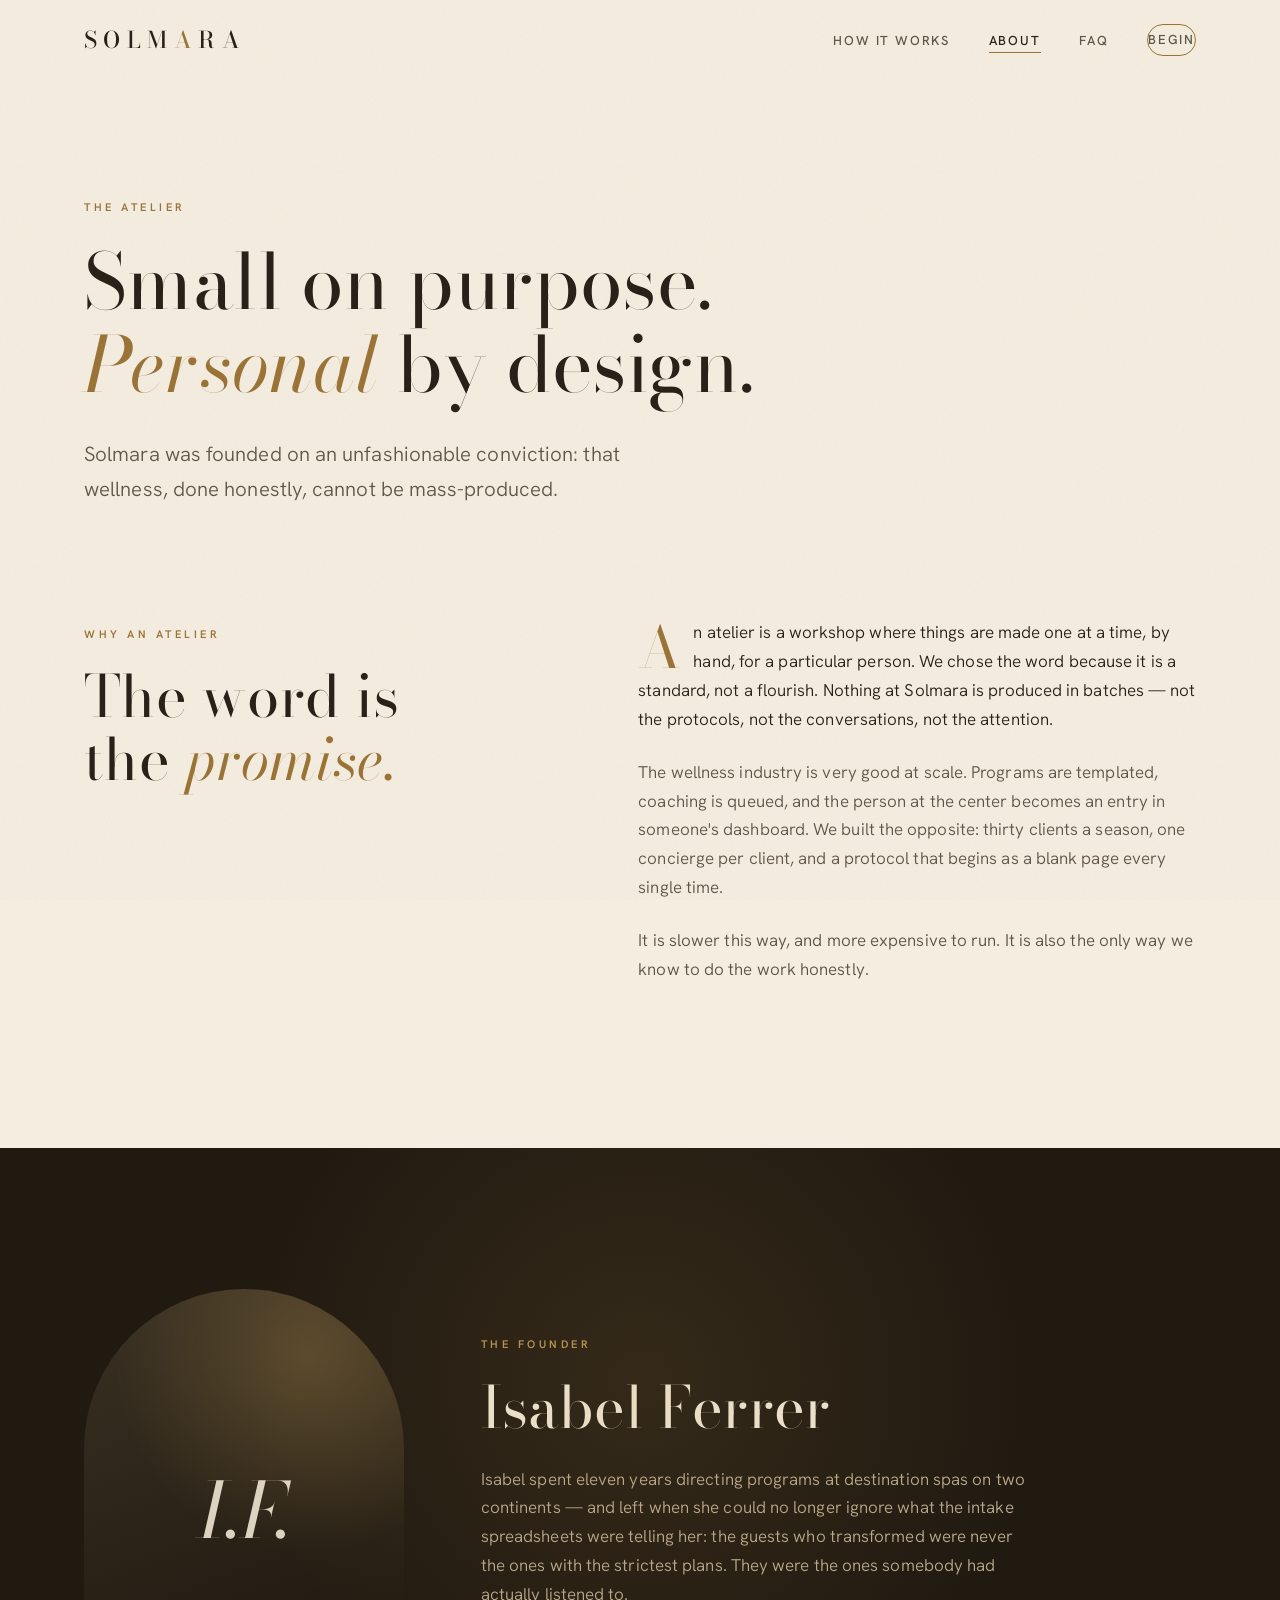
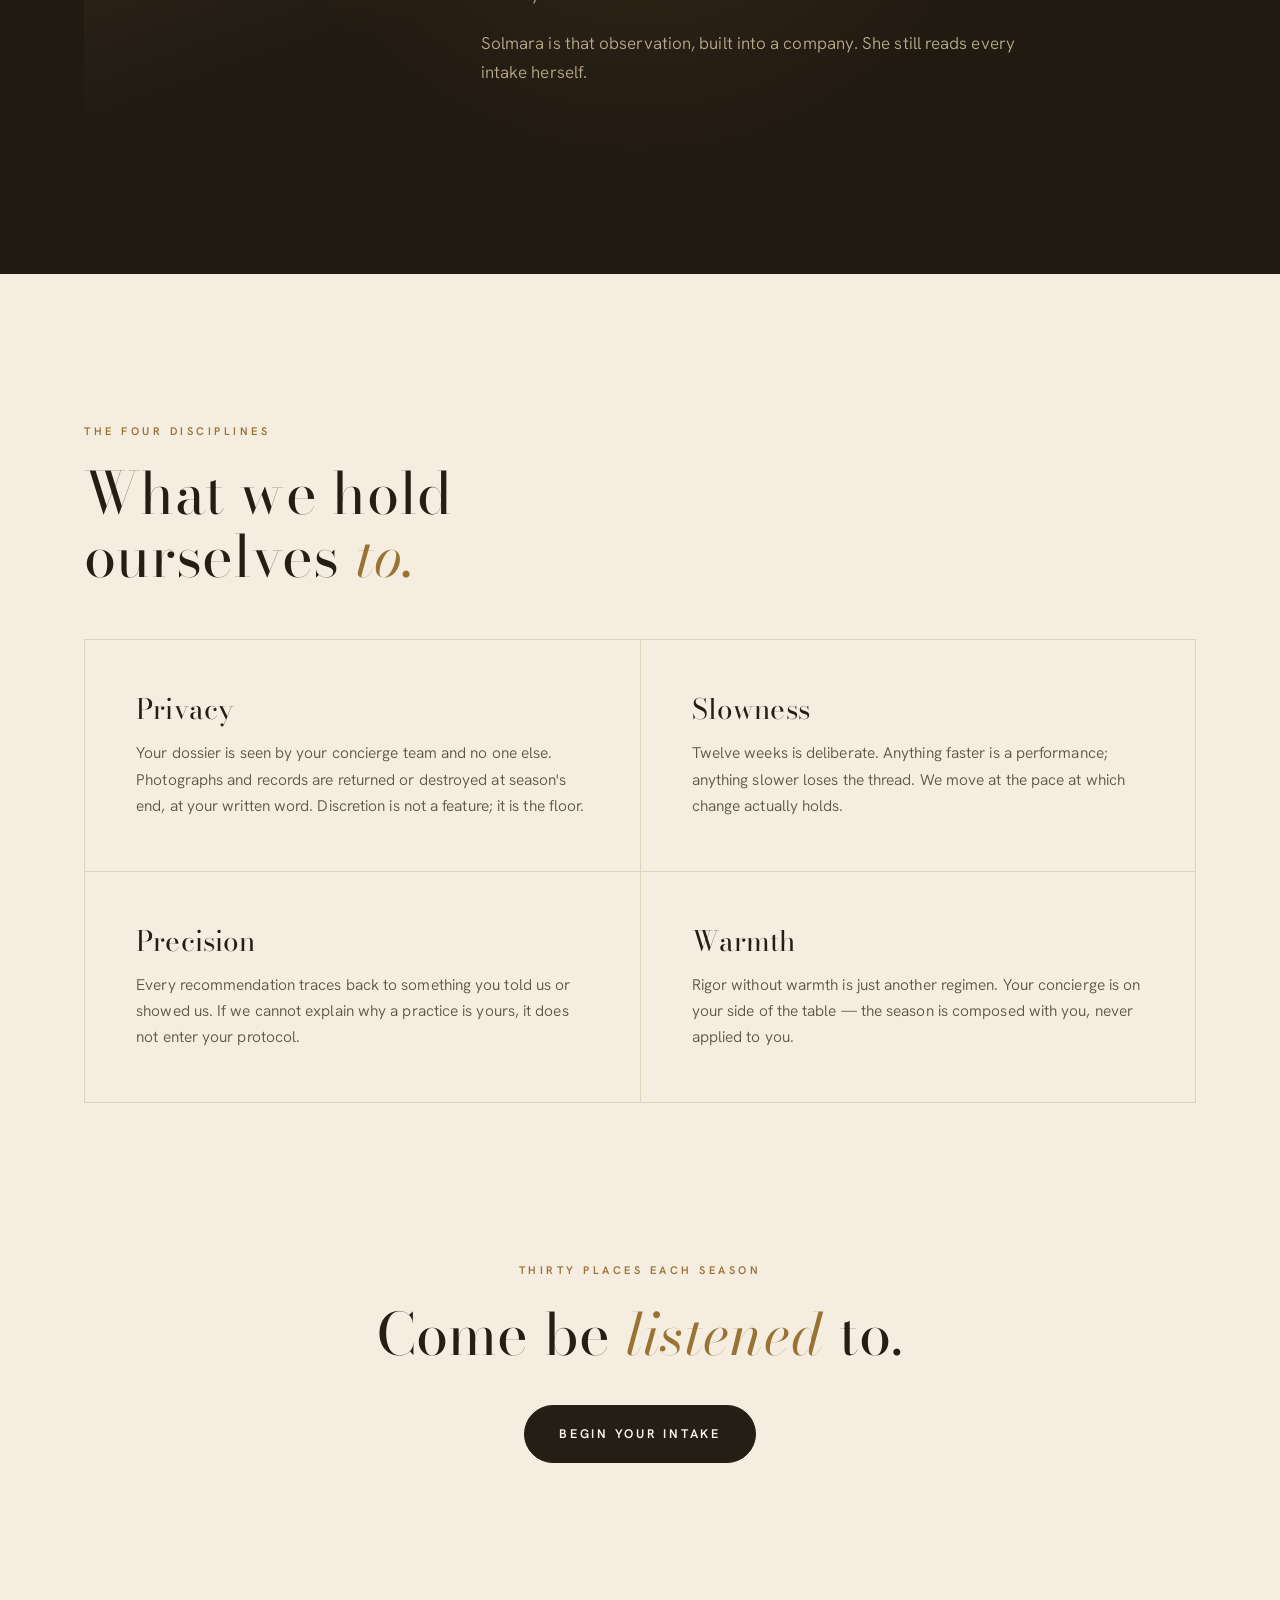
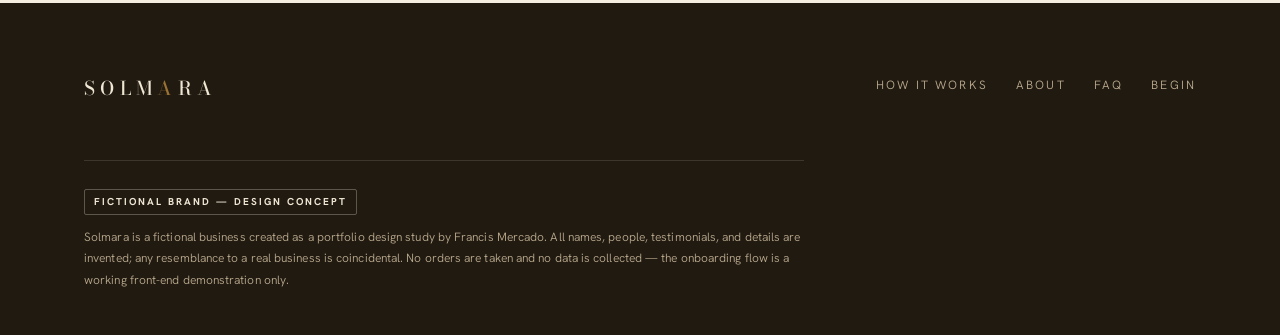
==== about.html @ c31539ca "Solmara — premium wellness atelier concept site Fictional-brand portfolio design study: editorial ma" ====
<!DOCTYPE html>
<html lang="en">
<head>
<meta charset="UTF-8">
<meta name="viewport" content="width=device-width, initial-scale=1.0">
<meta name="robots" content="noindex">
<meta name="description" content="About Solmara — the atelier, its founder, and the four disciplines behind every composed season. (Fictional brand concept.)">
<title>About — Solmara</title>
<link rel="preconnect" href="https://fonts.googleapis.com">
<link rel="preconnect" href="https://fonts.gstatic.com" crossorigin>
<link href="https://fonts.googleapis.com/css2?family=Bodoni+Moda:ital,opsz,wght@0,6..96,400;0,6..96,500;1,6..96,400&family=Hanken+Grotesk:wght@300;400;500;600&display=swap" rel="stylesheet">
<link rel="stylesheet" href="styles.css">
<link rel="icon" href="data:image/svg+xml,%3Csvg xmlns='http://www.w3.org/2000/svg' viewBox='0 0 32 32'%3E%3Cpath d='M4 30V16a12 12 0 0 1 24 0v14h-4V16a8 8 0 0 0-16 0v14z' fill='%239A7233'/%3E%3C/svg%3E">
</head>
<body>

<header class="nav">
  <div class="nav-inner">
    <a class="wordmark" href="index.html" aria-label="Solmara">Solm<span>a</span>ra</a>
    <nav>
      <ul class="nav-links">
        <li><a href="how-it-works.html">How It Works</a></li>
        <li><a href="about.html" aria-current="page">About</a></li>
        <li><a href="faq.html">FAQ</a></li>
        <li><a class="btn btn--gold btn--nav" href="begin.html">Begin</a></li>
      </ul>
    </nav>
    <button class="menu-toggle" aria-label="Menu" aria-expanded="false">
      <span class="bar"></span><span class="bar"></span><span class="bar"></span>
    </button>
  </div>
</header>

<section class="page-hero">
  <div class="wrap">
    <span class="label">The Atelier</span>
    <h1>Small on purpose.<br><em>Personal</em> by design.</h1>
    <p class="lede">Solmara was founded on an unfashionable conviction: that wellness, done honestly, cannot be mass-produced.</p>
  </div>
</section>

<section class="section-pad" style="padding-top:20px">
  <div class="wrap split">
    <div class="sticky-label reveal">
      <span class="label">Why an Atelier</span>
      <h2>The word is<br>the <em>promise.</em></h2>
    </div>
    <div class="prose reveal" data-delay="1">
      <p class="drop">An atelier is a workshop where things are made one at a time, by hand, for a particular person. We chose the word because it is a standard, not a flourish. Nothing at Solmara is produced in batches — not the protocols, not the conversations, not the attention.</p>
      <p>The wellness industry is very good at scale. Programs are templated, coaching is queued, and the person at the center becomes an entry in someone's dashboard. We built the opposite: thirty clients a season, one concierge per client, and a protocol that begins as a blank page every single time.</p>
      <p>It is slower this way, and more expensive to run. It is also the only way we know to do the work honestly.</p>
    </div>
  </div>
</section>

<section class="band on-dark section-pad">
  <div class="wrap founder">
    <div class="founder-mark reveal" aria-hidden="true"><span>I.F.</span></div>
    <div class="reveal" data-delay="1">
      <span class="label" style="display:block;margin-bottom:22px">The Founder</span>
      <h2 style="margin-bottom:26px">Isabel Ferrer</h2>
      <p style="color:var(--dark-soft);max-width:560px;margin-bottom:1.2em">Isabel spent eleven years directing programs at destination spas on two continents — and left when she could no longer ignore what the intake spreadsheets were telling her: the guests who transformed were never the ones with the strictest plans. They were the ones somebody had actually listened to.</p>
      <p style="color:var(--dark-soft);max-width:560px">Solmara is that observation, built into a company. She still reads every intake herself.</p>
    </div>
  </div>
</section>

<section class="section-pad">
  <div class="wrap">
    <span class="label reveal">The Four Disciplines</span>
    <h2 class="reveal" data-delay="1" style="margin:18px 0 52px">What we hold<br>ourselves <em>to.</em></h2>
    <div class="values">
      <article class="value reveal">
        <h3>Privacy</h3>
        <p>Your dossier is seen by your concierge team and no one else. Photographs and records are returned or destroyed at season's end, at your written word. Discretion is not a feature; it is the floor.</p>
      </article>
      <article class="value reveal" data-delay="1">
        <h3>Slowness</h3>
        <p>Twelve weeks is deliberate. Anything faster is a performance; anything slower loses the thread. We move at the pace at which change actually holds.</p>
      </article>
      <article class="value reveal" data-delay="2">
        <h3>Precision</h3>
        <p>Every recommendation traces back to something you told us or showed us. If we cannot explain why a practice is yours, it does not enter your protocol.</p>
      </article>
      <article class="value reveal" data-delay="3">
        <h3>Warmth</h3>
        <p>Rigor without warmth is just another regimen. Your concierge is on your side of the table — the season is composed with you, never applied to you.</p>
      </article>
    </div>
  </div>
</section>

<section class="section-pad cta-close" style="padding-top:10px">
  <div class="wrap wrap--narrow">
    <span class="label reveal">Thirty Places Each Season</span>
    <h2 class="reveal" data-delay="1">Come be <em>listened</em> to.</h2>
    <a class="btn btn--solid reveal" data-delay="2" href="begin.html">Begin Your Intake</a>
  </div>
</section>

<footer>
  <div class="wrap">
    <div class="foot-grid">
      <a class="wordmark" href="index.html" aria-label="Solmara">Solm<span>a</span>ra</a>
      <ul class="foot-links">
        <li><a href="how-it-works.html">How It Works</a></li>
        <li><a href="about.html">About</a></li>
        <li><a href="faq.html">FAQ</a></li>
        <li><a href="begin.html">Begin</a></li>
      </ul>
    </div>
    <div class="disclaimer">
      <b>Fictional Brand — Design Concept</b><br>
      Solmara is a fictional business created as a portfolio design study by Francis Mercado. All names, people, testimonials, and details are invented; any resemblance to a real business is coincidental. No orders are taken and no data is collected — the onboarding flow is a working front-end demonstration only.
    </div>
  </div>
</footer>

<script src="main.js"></script>
</body>
</html>
---- styles.css ----
/* ————————————————————————————————————————————
   SOLMARA — private wellness atelier (concept)
   Design system: quiet-luxury editorial
   Bodoni Moda display · Hanken Grotesk text
   ———————————————————————————————————————————— */

:root{
  --bone:#F4EDE0;
  --cream:#FBF7ED;
  --ink:#251E15;
  --umber:#5F5344;
  --gold:#9A7233;
  --gold-soft:#B8934F;
  --sage:#5A6B57;
  --line:#DED3BC;
  --line-soft:#E8DFCC;
  --dark:#211A11;
  --dark-2:#2B2216;
  --dark-text:#EFE6D3;
  --dark-soft:#B9A98D;
  --serif:"Bodoni Moda", "Didot", Georgia, serif;
  --sans:"Hanken Grotesk", "Helvetica Neue", Arial, sans-serif;
  --ease:cubic-bezier(.22,.61,.21,1);
}

*{margin:0;padding:0;box-sizing:border-box}
html{scroll-behavior:smooth}
body{
  font-family:var(--sans);
  background:var(--bone);
  color:var(--ink);
  font-size:17px;
  font-weight:340;
  line-height:1.7;
  letter-spacing:.005em;
  -webkit-font-smoothing:antialiased;
  overflow-x:hidden;
}
::selection{background:var(--gold);color:var(--cream)}

/* Film grain over everything */
body::after{
  content:"";
  position:fixed;inset:0;
  pointer-events:none;
  z-index:2000;
  opacity:.05;
  background-image:url("data:image/svg+xml,%3Csvg xmlns='http://www.w3.org/2000/svg' width='300' height='300'%3E%3Cfilter id='n'%3E%3CfeTurbulence type='fractalNoise' baseFrequency='0.9' numOctaves='2'/%3E%3C/filter%3E%3Crect width='300' height='300' filter='url(%23n)'/%3E%3C/svg%3E");
}

img{max-width:100%;display:block}
a{color:inherit}

/* ————— Type ————— */
h1,h2,h3,.display{font-family:var(--serif);font-weight:400;line-height:1.08;letter-spacing:.005em}
h1{font-size:clamp(44px,7.2vw,96px)}
h2{font-size:clamp(32px,4.6vw,58px)}
h3{font-size:clamp(22px,2.4vw,28px);line-height:1.25}
h1 em,h2 em,h3 em,.display em{font-style:italic;font-weight:400;color:var(--gold)}
.on-dark h1 em,.on-dark h2 em{color:var(--gold-soft)}

.label{
  font-family:var(--sans);
  font-size:11px;
  font-weight:600;
  letter-spacing:.32em;
  text-transform:uppercase;
  color:var(--gold);
}
.label--ink{color:var(--umber)}
.lede{font-size:clamp(18px,1.6vw,21px);font-weight:330;color:var(--umber);line-height:1.75}
.small{font-size:14px;color:var(--umber)}

/* ————— Layout ————— */
.wrap{max-width:1240px;margin:0 auto;padding:0 clamp(22px,5vw,64px)}
.wrap--narrow{max-width:880px}
section{position:relative}
.section-pad{padding:clamp(80px,11vw,150px) 0}
.rule{border:none;border-top:1px solid var(--line)}

/* ————— Nav ————— */
.nav{
  position:fixed;top:0;left:0;right:0;z-index:100;
  transition:background .45s var(--ease), box-shadow .45s var(--ease);
}
.nav.scrolled{background:rgba(244,237,224,.88);backdrop-filter:blur(14px);box-shadow:0 1px 0 var(--line)}
.nav-inner{
  max-width:1240px;margin:0 auto;
  padding:20px clamp(22px,5vw,64px);
  display:flex;align-items:center;justify-content:space-between;gap:24px;
}
.wordmark{
  font-family:var(--serif);
  font-size:23px;letter-spacing:.28em;text-transform:uppercase;
  text-decoration:none;font-weight:500;
}
.wordmark span{color:var(--gold)}
.nav-links{display:flex;align-items:center;gap:clamp(18px,3vw,40px);list-style:none}
.nav-links a{
  text-decoration:none;font-size:13px;font-weight:500;
  letter-spacing:.14em;text-transform:uppercase;color:var(--umber);
  position:relative;padding:4px 0;
}
.nav-links a::after{
  content:"";position:absolute;left:0;bottom:0;height:1px;width:0;
  background:var(--gold);transition:width .35s var(--ease);
}
.nav-links a:hover::after,.nav-links a[aria-current="page"]::after{width:100%}
.nav-links a[aria-current="page"]{color:var(--ink)}

.btn{
  display:inline-block;
  font-family:var(--sans);font-size:12.5px;font-weight:600;
  letter-spacing:.22em;text-transform:uppercase;
  padding:17px 34px;border-radius:999px;
  text-decoration:none;cursor:pointer;border:1px solid var(--ink);
  transition:all .35s var(--ease);
  background:transparent;color:var(--ink);
}
.btn:hover{background:var(--ink);color:var(--cream);letter-spacing:.26em}
.btn--solid{background:var(--ink);color:var(--cream)}
.btn--solid:hover{background:var(--gold);border-color:var(--gold)}
.btn--nav{padding:12px 26px;font-size:11.5px}
.btn--gold{border-color:var(--gold);color:var(--gold)}
.btn--gold:hover{background:var(--gold);color:var(--cream)}
.on-dark .btn{border-color:var(--dark-soft);color:var(--dark-text)}
.on-dark .btn:hover{background:var(--dark-text);color:var(--dark)}

.menu-toggle{display:none;background:none;border:none;cursor:pointer;z-index:130;padding:8px}
.menu-toggle .bar{display:block;width:26px;height:1.5px;background:var(--ink);margin:6px 0;transition:all .35s var(--ease)}

/* ————— Hero ————— */
.hero{
  min-height:100svh;
  display:flex;flex-direction:column;justify-content:center;
  padding-top:120px;padding-bottom:60px;
  position:relative;overflow:hidden;
}
.hero-arch{
  position:absolute;
  right:clamp(-160px,-6vw,-40px);
  top:16svh;
  width:clamp(300px,36vw,520px);
  aspect-ratio:0.62;
  border-radius:999px 999px 0 0;
  background:
    radial-gradient(120% 90% at 30% 12%, rgba(184,147,79,.34), transparent 55%),
    linear-gradient(168deg, #E7DCC4 0%, #D8C8A6 34%, #C4AE83 68%, #A98F60 100%);
  z-index:0;
}
.hero-arch::before{
  content:"";position:absolute;inset:18px;
  border:1px solid rgba(37,30,21,.18);
  border-radius:999px 999px 0 0;
}
.hero-arch::after{
  content:"";position:absolute;left:50%;top:58%;
  width:1px;height:34%;background:rgba(37,30,21,.22);
}
.hero-content{position:relative;z-index:1;max-width:900px}
.hero .label{margin-bottom:28px;display:block}
.hero h1{margin-bottom:34px}
.hero .lede{max-width:520px;margin-bottom:48px}
.hero-ctas{display:flex;gap:18px;flex-wrap:wrap;align-items:center}
.hero-foot{
  position:absolute;bottom:34px;left:0;right:0;z-index:1;
  display:flex;justify-content:space-between;align-items:center;
  max-width:1240px;margin:0 auto;
  padding:0 clamp(22px,5vw,64px);
  font-size:11.5px;letter-spacing:.24em;text-transform:uppercase;color:var(--umber);
}
.hero-foot .line{flex:1;height:1px;background:var(--line);margin:0 26px}

/* load-in stagger */
@keyframes rise{from{opacity:0;transform:translateY(28px)}to{opacity:1;transform:none}}
@keyframes fadeIn{from{opacity:0}to{opacity:1}}
.hero .label{animation:rise .9s var(--ease) .1s both}
.hero h1{animation:rise 1s var(--ease) .25s both}
.hero .lede{animation:rise 1s var(--ease) .45s both}
.hero-ctas{animation:rise 1s var(--ease) .62s both}
.hero-arch{animation:fadeIn 1.6s var(--ease) .5s both}
.hero-foot{animation:fadeIn 1.4s var(--ease) 1s both}

/* ————— Scroll reveals ————— */
.reveal{opacity:0;transform:translateY(34px);transition:opacity 1s var(--ease),transform 1s var(--ease)}
.reveal.in{opacity:1;transform:none}
.reveal[data-delay="1"]{transition-delay:.12s}
.reveal[data-delay="2"]{transition-delay:.24s}
.reveal[data-delay="3"]{transition-delay:.36s}

/* ————— Editorial split ————— */
.split{display:grid;grid-template-columns:5fr 6fr;gap:clamp(40px,7vw,110px);align-items:start}
.split .sticky-label{position:sticky;top:120px}
.split h2{margin:18px 0 26px}
.prose p{margin-bottom:1.4em;color:var(--umber)}
.prose p:first-of-type{color:var(--ink)}
.prose .drop::first-letter{
  font-family:var(--serif);
  font-size:3.4em;float:left;line-height:.82;
  padding-right:12px;padding-top:6px;color:var(--gold);
}

/* ————— Phases (pillars) ————— */
.phases{display:grid;grid-template-columns:repeat(3,1fr);gap:1px;background:var(--line);border-top:1px solid var(--line);border-bottom:1px solid var(--line)}
.phase{background:var(--bone);padding:clamp(36px,4vw,60px) clamp(26px,3vw,44px);transition:background .5s var(--ease)}
.phase:hover{background:var(--cream)}
.phase .num{font-family:var(--serif);font-style:italic;font-size:15px;color:var(--gold);display:block;margin-bottom:26px}
.phase h3{margin-bottom:16px}
.phase p{font-size:15.5px;color:var(--umber)}

/* ————— Dark band ————— */
.band{background:var(--dark);color:var(--dark-text);position:relative;overflow:hidden}
.band::before{
  content:"";position:absolute;
  left:50%;top:-30%;transform:translateX(-50%);
  width:900px;height:900px;border-radius:50%;
  background:radial-gradient(circle, rgba(184,147,79,.13), transparent 62%);
}
.band .label{color:var(--gold-soft)}
.band blockquote{
  font-family:var(--serif);font-size:clamp(26px,3.6vw,46px);
  line-height:1.3;font-weight:400;max-width:850px;
}
.band blockquote em{font-style:italic;color:var(--gold-soft)}
.band figcaption{margin-top:34px;font-size:12px;letter-spacing:.26em;text-transform:uppercase;color:var(--dark-soft)}

/* ————— Concierge list ————— */
.list-rows{border-top:1px solid var(--line)}
.list-row{
  display:grid;grid-template-columns:64px 1fr 2fr;gap:clamp(18px,3vw,48px);
  padding:34px 0;border-bottom:1px solid var(--line);align-items:baseline;
}
.list-row .idx{font-family:var(--serif);font-style:italic;font-size:16px;color:var(--gold)}
.list-row h3{font-size:20px}
.list-row p{font-size:15.5px;color:var(--umber)}

/* ————— Testimonial ————— */
.testimonial{
  background:var(--cream);border:1px solid var(--line);
  padding:clamp(44px,6vw,80px);
  border-radius:220px 220px 0 0;
  text-align:center;max-width:760px;margin:0 auto;
}
.testimonial p{font-family:var(--serif);font-size:clamp(20px,2.2vw,26px);line-height:1.5;margin:26px 0 30px}
.testimonial cite{font-style:normal;font-size:12px;letter-spacing:.26em;text-transform:uppercase;color:var(--umber)}

/* ————— CTA close ————— */
.cta-close{text-align:center}
.cta-close h2{margin:20px 0 40px}

/* ————— Footer ————— */
footer{background:var(--dark);color:var(--dark-soft);padding:70px 0 44px;font-size:13.5px}
.foot-grid{display:flex;justify-content:space-between;gap:40px;flex-wrap:wrap;margin-bottom:54px}
footer .wordmark{color:var(--dark-text);font-size:19px}
.foot-links{display:flex;gap:28px;list-style:none;flex-wrap:wrap}
.foot-links a{text-decoration:none;font-size:12px;letter-spacing:.18em;text-transform:uppercase}
.foot-links a:hover{color:var(--dark-text)}
.disclaimer{
  border-top:1px solid rgba(233,225,205,.14);padding-top:28px;
  font-size:12px;line-height:1.8;max-width:720px;
}
.disclaimer b{
  display:inline-block;font-size:10px;letter-spacing:.2em;text-transform:uppercase;
  border:1px solid rgba(233,225,205,.3);border-radius:2px;
  padding:3px 9px;margin-bottom:12px;color:var(--dark-text);
}

/* ————— Page hero (interior pages) ————— */
.page-hero{padding:clamp(160px,22vh,230px) 0 clamp(60px,8vw,90px)}
.page-hero .label{display:block;margin-bottom:24px}
.page-hero h1{font-size:clamp(40px,6vw,78px);max-width:900px}
.page-hero .lede{max-width:560px;margin-top:30px}
.page-hero .label{animation:rise .9s var(--ease) .1s both}
.page-hero h1{animation:rise 1s var(--ease) .22s both}
.page-hero .lede{animation:rise 1s var(--ease) .4s both}

/* ————— Journey (how it works) ————— */
.journey{position:relative}
.journey::before{
  content:"";position:absolute;left:31px;top:0;bottom:0;width:1px;
  background:var(--line);
}
.step{
  display:grid;grid-template-columns:64px 1fr;gap:clamp(24px,4vw,56px);
  padding:clamp(40px,5vw,64px) 0;position:relative;
}
.step + .step{border-top:1px solid var(--line-soft)}
.step .marker{
  width:63px;height:63px;border-radius:50%;
  background:var(--bone);border:1px solid var(--line);
  display:grid;place-items:center;
  font-family:var(--serif);font-style:italic;font-size:17px;color:var(--gold);
  position:relative;z-index:1;
}
.step h3{margin-bottom:14px}
.step .body{max-width:640px}
.step p{color:var(--umber);margin-bottom:1.2em}
.step .aside{
  font-size:13px;border-left:2px solid var(--gold);
  padding:4px 0 4px 18px;color:var(--umber);font-style:italic;
}

.give-get{display:grid;grid-template-columns:1fr 1fr;gap:1px;background:var(--line);border:1px solid var(--line)}
.give-get > div{background:var(--cream);padding:clamp(34px,4vw,54px)}
.give-get h3{margin-bottom:22px}
.give-get ul{list-style:none}
.give-get li{
  padding:13px 0 13px 30px;position:relative;
  font-size:15.5px;color:var(--umber);border-top:1px solid var(--line-soft);
}
.give-get li::before{content:"—";position:absolute;left:0;color:var(--gold)}

/* ————— About ————— */
.values{display:grid;grid-template-columns:repeat(2,1fr);gap:1px;background:var(--line);border:1px solid var(--line)}
.value{background:var(--bone);padding:clamp(34px,4vw,56px)}
.value:hover{background:var(--cream)}
.value h3{margin-bottom:14px}
.value p{font-size:15.5px;color:var(--umber)}
.founder{
  display:grid;grid-template-columns:minmax(220px,320px) 1fr;
  gap:clamp(40px,6vw,90px);align-items:center;
}
.founder-mark{
  aspect-ratio:.72;border-radius:999px 999px 0 0;
  background:
    radial-gradient(110% 80% at 70% 15%, rgba(184,147,79,.3), transparent 55%),
    linear-gradient(160deg,#3A3123 0%, #211A11 80%);
  display:grid;place-items:center;
  color:var(--dark-text);
}
.founder-mark span{font-family:var(--serif);font-style:italic;font-size:clamp(54px,6vw,84px);opacity:.9}

/* ————— FAQ ————— */
.faq-list{border-top:1px solid var(--line)}
.faq-item{border-bottom:1px solid var(--line)}
.faq-q{
  width:100%;background:none;border:none;cursor:pointer;
  display:flex;justify-content:space-between;align-items:center;gap:30px;
  padding:30px 0;text-align:left;
  font-family:var(--serif);font-size:clamp(19px,2vw,23px);color:var(--ink);
}
.faq-q .ind{
  font-family:var(--sans);font-size:22px;font-weight:300;color:var(--gold);
  transition:transform .4s var(--ease);flex-shrink:0;line-height:1;
}
.faq-item.open .ind{transform:rotate(45deg)}
.faq-a{max-height:0;overflow:hidden;transition:max-height .55s var(--ease)}
.faq-a-inner{padding:0 0 32px;max-width:640px;color:var(--umber)}
.faq-a-inner p{margin-bottom:1em}

/* ————— Begin (onboarding wizard) ————— */
.begin-shell{max-width:760px;margin:0 auto;padding-top:clamp(140px,18vh,180px);padding-bottom:110px}
.demo-note{
  display:flex;gap:12px;align-items:center;
  background:var(--cream);border:1px solid var(--line);
  border-radius:6px;padding:13px 18px;margin-bottom:44px;
  font-size:12.5px;color:var(--umber);
}
.demo-note .dot{width:7px;height:7px;border-radius:50%;background:var(--gold);flex-shrink:0}

.progress{display:flex;align-items:center;gap:0;margin:34px 0 56px}
.p-step{display:flex;align-items:center;gap:10px;font-size:11px;letter-spacing:.18em;text-transform:uppercase;color:var(--umber)}
.p-step .p-dot{
  width:30px;height:30px;border-radius:50%;
  border:1px solid var(--line);display:grid;place-items:center;
  font-family:var(--serif);font-style:italic;font-size:13px;
  transition:all .4s var(--ease);background:var(--bone);
}
.p-step.active .p-dot{background:var(--ink);border-color:var(--ink);color:var(--cream)}
.p-step.done .p-dot{background:var(--gold);border-color:var(--gold);color:var(--cream)}
.p-step .p-name{display:none}
.p-step.active .p-name{display:inline;color:var(--ink)}
.p-line{flex:1;height:1px;background:var(--line);margin:0 12px;min-width:18px}

.panel{display:none}
.panel.active{display:block;animation:rise .7s var(--ease) both}
.panel h2{font-size:clamp(28px,3.6vw,40px);margin:14px 0 12px}
.panel .lede{margin-bottom:44px;font-size:17.5px}

.field{margin-bottom:30px}
.field > label{
  display:block;font-size:11.5px;font-weight:600;
  letter-spacing:.22em;text-transform:uppercase;
  color:var(--umber);margin-bottom:12px;
}
.field input[type=text],.field input[type=email],.field textarea,.field select{
  width:100%;background:var(--cream);
  border:1px solid var(--line);border-radius:4px;
  font-family:var(--sans);font-size:16px;color:var(--ink);
  padding:16px 18px;outline:none;
  transition:border-color .3s var(--ease), box-shadow .3s var(--ease);
}
.field input:focus,.field textarea:focus,.field select:focus{border-color:var(--gold);box-shadow:0 0 0 3px rgba(154,114,51,.12)}
.field textarea{min-height:120px;resize:vertical}
.field .hint{font-size:12.5px;color:var(--umber);margin-top:8px}

.choices{display:grid;grid-template-columns:repeat(auto-fit,minmax(160px,1fr));gap:12px}
.choice input{position:absolute;opacity:0;pointer-events:none}
.choice span{
  display:block;text-align:center;
  border:1px solid var(--line);border-radius:4px;
  padding:16px 12px;font-size:14px;cursor:pointer;
  background:var(--cream);color:var(--umber);
  transition:all .3s var(--ease);
}
.choice input:checked + span{background:var(--ink);color:var(--cream);border-color:var(--ink)}
.choice span:hover{border-color:var(--gold)}

.err{display:none;color:#8C3A1E;font-size:13px;margin-top:8px}
.field.invalid .err{display:block}
.field.invalid input,.field.invalid textarea{border-color:#8C3A1E}

/* upload */
.dropzone{
  border:1.5px dashed var(--line);border-radius:6px;
  background:var(--cream);
  padding:clamp(40px,6vw,64px) 30px;text-align:center;cursor:pointer;
  transition:all .3s var(--ease);
}
.dropzone:hover,.dropzone.drag{border-color:var(--gold);background:#FDFAF2}
.dropzone .dz-icon{
  width:54px;height:54px;margin:0 auto 18px;border-radius:999px 999px 0 0;
  border:1px solid var(--gold);display:grid;place-items:center;
  font-family:var(--serif);font-style:italic;font-size:22px;color:var(--gold);
}
.dropzone p{font-size:15px;color:var(--umber)}
.dropzone .browse{color:var(--gold);text-decoration:underline;text-underline-offset:3px}
.thumbs{display:grid;grid-template-columns:repeat(auto-fill,minmax(110px,1fr));gap:14px;margin-top:22px}
.thumb{position:relative;border-radius:4px;overflow:hidden;border:1px solid var(--line);background:var(--cream)}
.thumb img{width:100%;aspect-ratio:1;object-fit:cover}
.thumb .t-meta{font-size:10.5px;padding:7px 9px;color:var(--umber);white-space:nowrap;overflow:hidden;text-overflow:ellipsis}
.thumb .t-x{
  position:absolute;top:6px;right:6px;
  width:24px;height:24px;border-radius:50%;border:none;cursor:pointer;
  background:rgba(37,30,21,.72);color:#fff;font-size:13px;line-height:1;
  display:grid;place-items:center;
}
.thumb .t-x:hover{background:#8C3A1E}

/* checkout */
.order-card{
  background:var(--cream);border:1px solid var(--line);border-radius:6px;
  padding:32px;margin-bottom:38px;
}
.order-row{display:flex;justify-content:space-between;gap:20px;padding:10px 0;font-size:15px;color:var(--umber)}
.order-row.total{
  border-top:1px solid var(--line);margin-top:12px;padding-top:20px;
  font-family:var(--serif);font-size:22px;color:var(--ink);
}
.card-grid{display:grid;grid-template-columns:1fr 1fr;gap:0 18px}
.card-grid .span2{grid-column:1/-1}
.secure-note{display:flex;align-items:center;gap:10px;font-size:12px;color:var(--umber);margin-top:18px}
.secure-note .lock{color:var(--gold)}

.wizard-nav{display:flex;justify-content:space-between;align-items:center;margin-top:52px;gap:18px}
.btn-back{
  background:none;border:none;cursor:pointer;
  font-family:var(--sans);font-size:12px;font-weight:600;
  letter-spacing:.2em;text-transform:uppercase;color:var(--umber);
  padding:10px 0;
}
.btn-back:hover{color:var(--ink)}
.btn[disabled]{opacity:.5;pointer-events:none}

.spinner{
  display:inline-block;width:15px;height:15px;
  border:2px solid rgba(251,247,237,.35);border-top-color:var(--cream);
  border-radius:50%;animation:spin .7s linear infinite;
  vertical-align:-2px;margin-right:10px;
}
@keyframes spin{to{transform:rotate(360deg)}}

/* confirmation */
.confirm{text-align:center;padding:30px 0 10px}
.confirm .seal{
  width:96px;height:120px;margin:0 auto 36px;
  border-radius:999px 999px 0 0;
  background:linear-gradient(160deg,#3A3123,#211A11);
  display:grid;place-items:center;color:var(--gold-soft);
  font-family:var(--serif);font-style:italic;font-size:38px;
  animation:rise .9s var(--ease) both;
}
.confirm h2{margin-bottom:18px}
.confirm .lede{max-width:480px;margin:0 auto 34px}
.confirm .ref{
  display:inline-block;border:1px solid var(--line);border-radius:999px;
  padding:10px 26px;font-size:12px;letter-spacing:.24em;text-transform:uppercase;color:var(--umber);
  background:var(--cream);
}

/* ————— Responsive ————— */
@media (max-width:960px){
  .split{grid-template-columns:1fr}
  .split .sticky-label{position:static}
  .phases{grid-template-columns:1fr}
  .founder{grid-template-columns:1fr;justify-items:start}
  .founder-mark{width:min(280px,70vw)}
  .give-get{grid-template-columns:1fr}
  .values{grid-template-columns:1fr}
  .list-row{grid-template-columns:40px 1fr;grid-template-rows:auto auto}
  .list-row p{grid-column:2}
}
@media (max-width:760px){
  .menu-toggle{display:block}
  .nav-links{
    position:fixed;inset:0;z-index:120;
    background:var(--bone);
    flex-direction:column;justify-content:center;gap:34px;
    opacity:0;pointer-events:none;transition:opacity .4s var(--ease);
  }
  .nav-links a{font-size:17px}
  body.menu-open .nav-links{opacity:1;pointer-events:auto}
  body.menu-open{overflow:hidden}
  body.menu-open .menu-toggle .bar:nth-child(1){transform:translateY(7.5px) rotate(45deg)}
  body.menu-open .menu-toggle .bar:nth-child(2){opacity:0}
  body.menu-open .menu-toggle .bar:nth-child(3){transform:translateY(-7.5px) rotate(-45deg)}
  .btn--nav{display:none}
  .hero-arch{opacity:.4;right:-30vw}
  .hero-foot .hide-m{display:none}
  .card-grid{grid-template-columns:1fr}
  .step{grid-template-columns:44px 1fr}
  .step .marker{width:44px;height:44px;font-size:14px}
  .journey::before{left:22px}
  .progress .p-name{display:none !important}
}
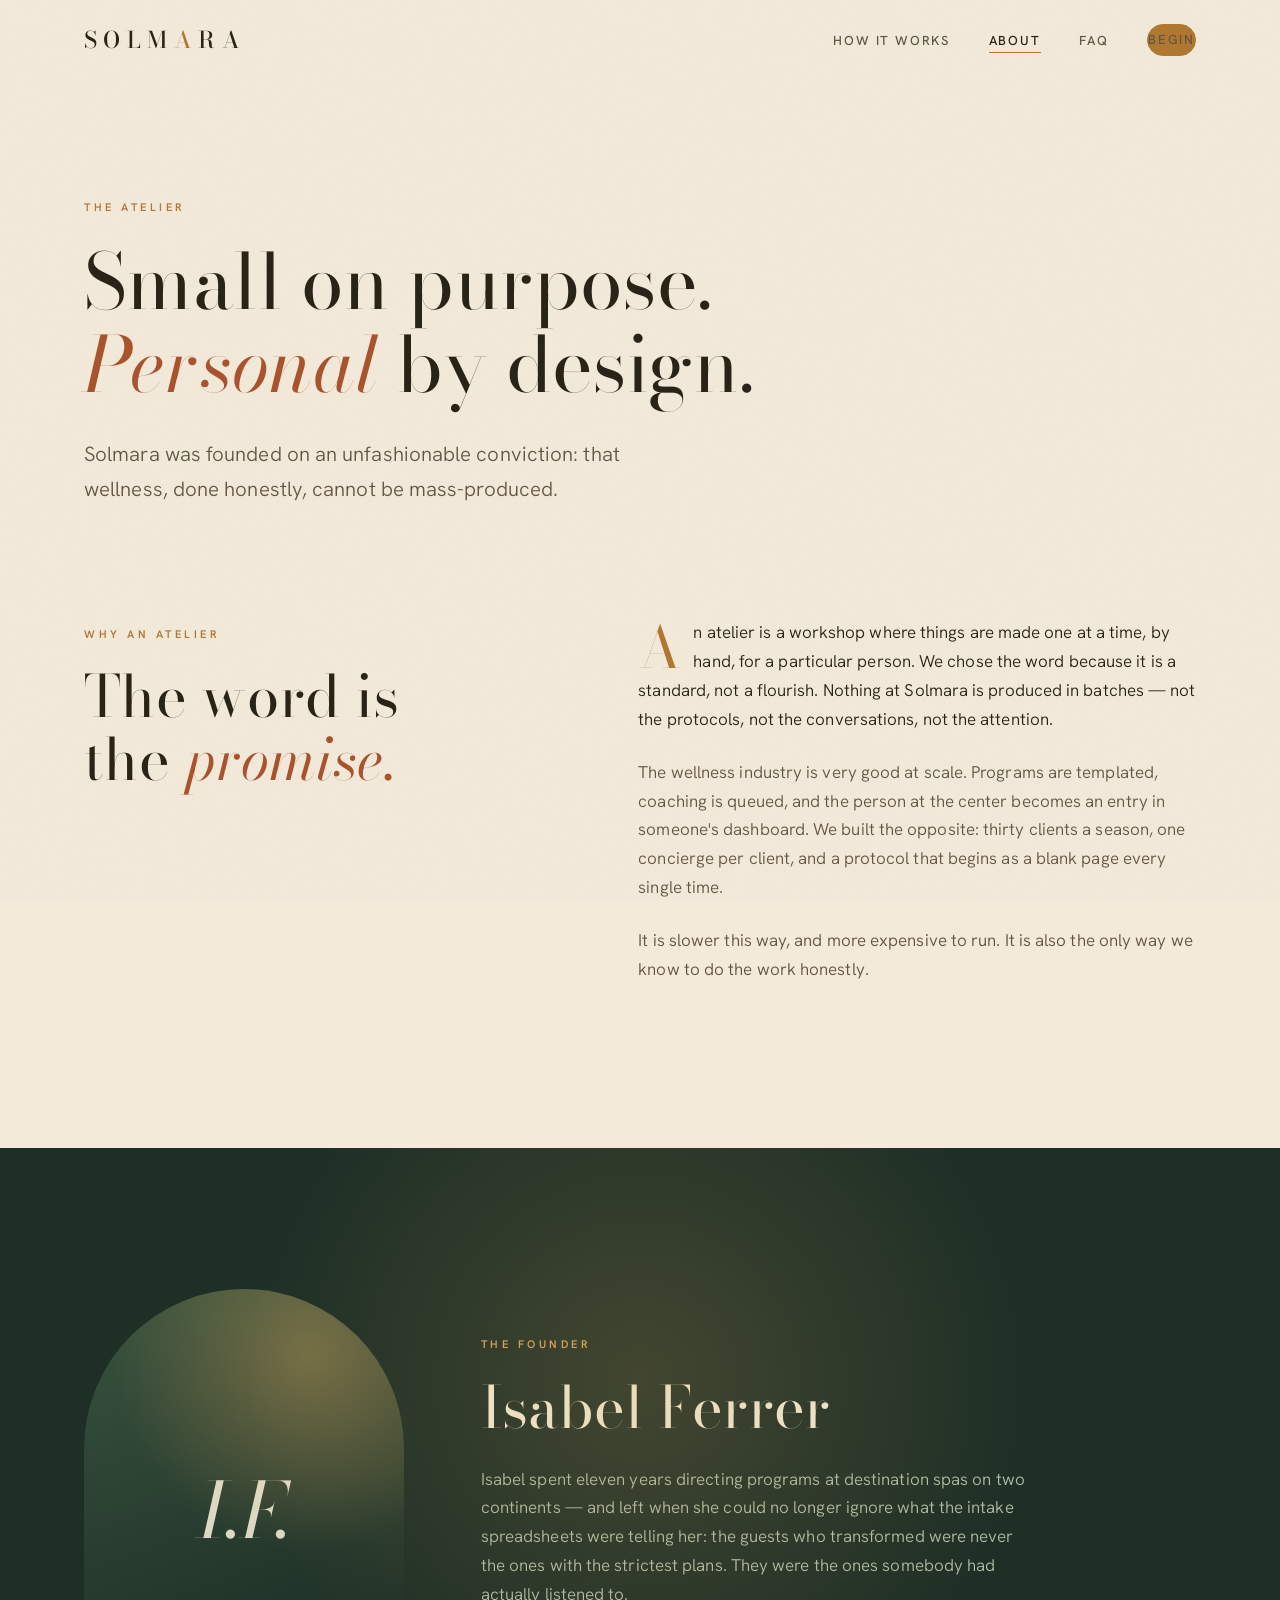
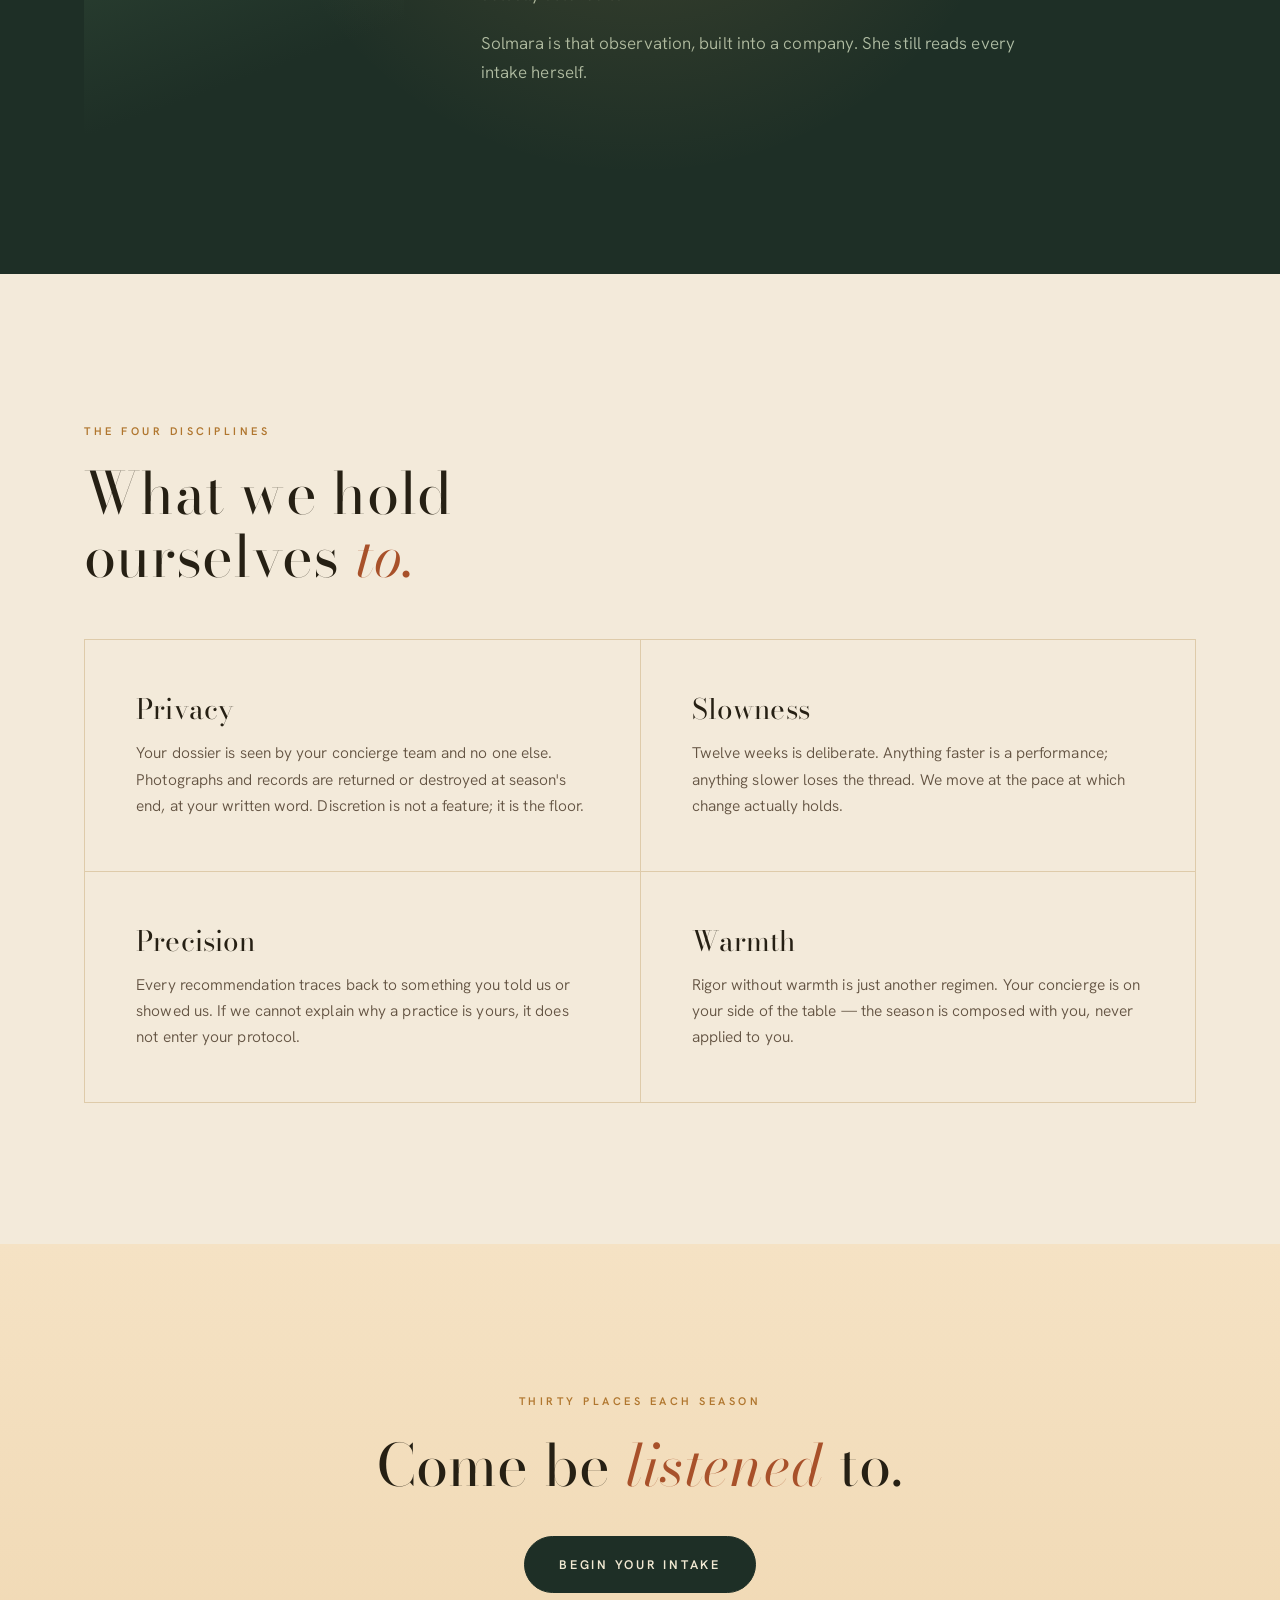
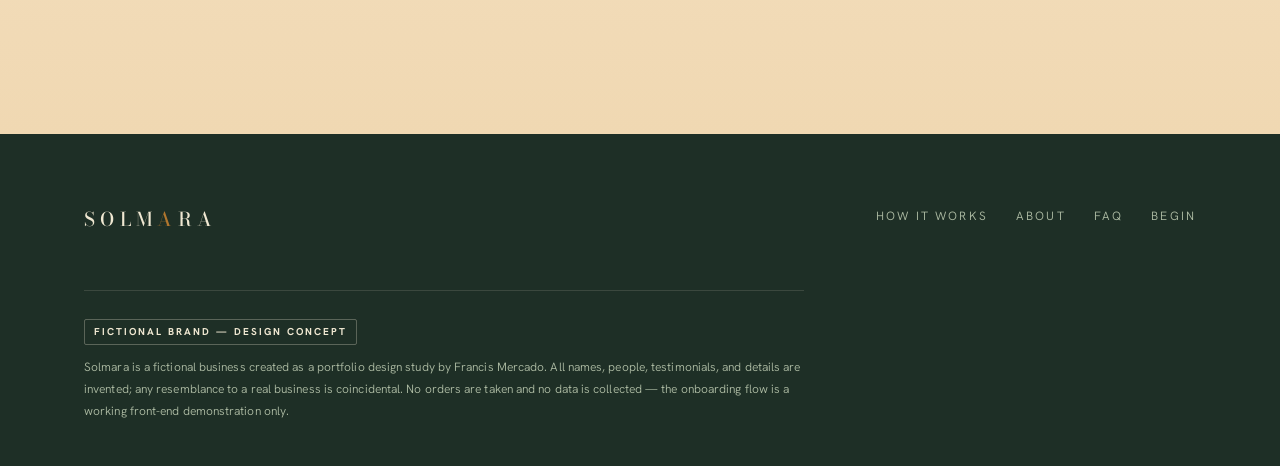
==== commit f1a683bc: "Richer palette: terracotta italics, sunset arch, forest green darks, tinted sections Co-Authored-By:" ====
--- a/about.html
+++ b/about.html
@@ -90,7 +90,7 @@
   </div>
 </section>
 
-<section class="section-pad cta-close" style="padding-top:10px">
+<section class="section-pad cta-close tint-blush">
   <div class="wrap wrap--narrow">
     <span class="label reveal">Thirty Places Each Season</span>
     <h2 class="reveal" data-delay="1">Come be <em>listened</em> to.</h2>
--- a/styles.css
+++ b/styles.css
@@ -5,19 +5,20 @@
    ———————————————————————————————————————————— */
 
 :root{
-  --bone:#F4EDE0;
-  --cream:#FBF7ED;
-  --ink:#251E15;
-  --umber:#5F5344;
-  --gold:#9A7233;
-  --gold-soft:#B8934F;
-  --sage:#5A6B57;
-  --line:#DED3BC;
-  --line-soft:#E8DFCC;
-  --dark:#211A11;
-  --dark-2:#2B2216;
-  --dark-text:#EFE6D3;
-  --dark-soft:#B9A98D;
+  --bone:#F3EADA;
+  --cream:#FBF4E6;
+  --ink:#262014;
+  --umber:#635342;
+  --gold:#B0762E;
+  --gold-soft:#D2A257;
+  --terra:#A8512A;
+  --sage:#66755F;
+  --line:#DECBAA;
+  --line-soft:#E8DBC2;
+  --dark:#1E2F26;
+  --dark-2:#28392E;
+  --dark-text:#F0E8D2;
+  --dark-soft:#AEBCA4;
   --serif:"Bodoni Moda", "Didot", Georgia, serif;
   --sans:"Hanken Grotesk", "Helvetica Neue", Arial, sans-serif;
   --ease:cubic-bezier(.22,.61,.21,1);
@@ -56,7 +57,7 @@
 h1{font-size:clamp(44px,7.2vw,96px)}
 h2{font-size:clamp(32px,4.6vw,58px)}
 h3{font-size:clamp(22px,2.4vw,28px);line-height:1.25}
-h1 em,h2 em,h3 em,.display em{font-style:italic;font-weight:400;color:var(--gold)}
+h1 em,h2 em,h3 em,.display em{font-style:italic;font-weight:400;color:var(--terra)}
 .on-dark h1 em,.on-dark h2 em{color:var(--gold-soft)}
 
 .label{
@@ -118,11 +119,11 @@
   background:transparent;color:var(--ink);
 }
 .btn:hover{background:var(--ink);color:var(--cream);letter-spacing:.26em}
-.btn--solid{background:var(--ink);color:var(--cream)}
-.btn--solid:hover{background:var(--gold);border-color:var(--gold)}
+.btn--solid{background:var(--dark);border-color:var(--dark);color:var(--dark-text)}
+.btn--solid:hover{background:var(--gold);border-color:var(--gold);color:var(--cream)}
 .btn--nav{padding:12px 26px;font-size:11.5px}
-.btn--gold{border-color:var(--gold);color:var(--gold)}
-.btn--gold:hover{background:var(--gold);color:var(--cream)}
+.btn--gold{background:var(--gold);border-color:var(--gold);color:var(--cream)}
+.btn--gold:hover{background:var(--terra);border-color:var(--terra);color:var(--cream)}
 .on-dark .btn{border-color:var(--dark-soft);color:var(--dark-text)}
 .on-dark .btn:hover{background:var(--dark-text);color:var(--dark)}
 
@@ -144,8 +145,9 @@
   aspect-ratio:0.62;
   border-radius:999px 999px 0 0;
   background:
-    radial-gradient(120% 90% at 30% 12%, rgba(184,147,79,.34), transparent 55%),
-    linear-gradient(168deg, #E7DCC4 0%, #D8C8A6 34%, #C4AE83 68%, #A98F60 100%);
+    radial-gradient(120% 90% at 30% 10%, rgba(240,196,120,.5), transparent 58%),
+    radial-gradient(90% 70% at 75% 80%, rgba(102,117,95,.28), transparent 60%),
+    linear-gradient(168deg, #F0CE94 0%, #E0A96A 36%, #C97F45 68%, #A8512A 100%);
   z-index:0;
 }
 .hero-arch::before{
@@ -203,7 +205,7 @@
 /* ————— Phases (pillars) ————— */
 .phases{display:grid;grid-template-columns:repeat(3,1fr);gap:1px;background:var(--line);border-top:1px solid var(--line);border-bottom:1px solid var(--line)}
 .phase{background:var(--bone);padding:clamp(36px,4vw,60px) clamp(26px,3vw,44px);transition:background .5s var(--ease)}
-.phase:hover{background:var(--cream)}
+.phase:hover{background:#EDEBD9}
 .phase .num{font-family:var(--serif);font-style:italic;font-size:15px;color:var(--gold);display:block;margin-bottom:26px}
 .phase h3{margin-bottom:16px}
 .phase p{font-size:15.5px;color:var(--umber)}
@@ -214,7 +216,7 @@
   content:"";position:absolute;
   left:50%;top:-30%;transform:translateX(-50%);
   width:900px;height:900px;border-radius:50%;
-  background:radial-gradient(circle, rgba(184,147,79,.13), transparent 62%);
+  background:radial-gradient(circle, rgba(210,162,87,.2), transparent 62%);
 }
 .band .label{color:var(--gold-soft)}
 .band blockquote{
@@ -236,7 +238,7 @@
 
 /* ————— Testimonial ————— */
 .testimonial{
-  background:var(--cream);border:1px solid var(--line);
+  background:linear-gradient(175deg,#F8E7C7 0%,#F3DDBA 100%);border:1px solid #D9BE8E;
   padding:clamp(44px,6vw,80px);
   border-radius:220px 220px 0 0;
   text-align:center;max-width:760px;margin:0 auto;
@@ -323,8 +325,8 @@
 .founder-mark{
   aspect-ratio:.72;border-radius:999px 999px 0 0;
   background:
-    radial-gradient(110% 80% at 70% 15%, rgba(184,147,79,.3), transparent 55%),
-    linear-gradient(160deg,#3A3123 0%, #211A11 80%);
+    radial-gradient(110% 80% at 70% 15%, rgba(210,162,87,.42), transparent 55%),
+    linear-gradient(160deg,#39543F 0%, #1E2F26 80%);
   display:grid;place-items:center;
   color:var(--dark-text);
 }
@@ -417,7 +419,7 @@
   padding:clamp(40px,6vw,64px) 30px;text-align:center;cursor:pointer;
   transition:all .3s var(--ease);
 }
-.dropzone:hover,.dropzone.drag{border-color:var(--gold);background:#FDFAF2}
+.dropzone:hover,.dropzone.drag{border-color:var(--gold);background:#FCF3E0}
 .dropzone .dz-icon{
   width:54px;height:54px;margin:0 auto 18px;border-radius:999px 999px 0 0;
   border:1px solid var(--gold);display:grid;place-items:center;
@@ -475,7 +477,7 @@
 .confirm .seal{
   width:96px;height:120px;margin:0 auto 36px;
   border-radius:999px 999px 0 0;
-  background:linear-gradient(160deg,#3A3123,#211A11);
+  background:linear-gradient(160deg,#39543F,#1E2F26);
   display:grid;place-items:center;color:var(--gold-soft);
   font-family:var(--serif);font-style:italic;font-size:38px;
   animation:rise .9s var(--ease) both;
@@ -487,6 +489,11 @@
   padding:10px 26px;font-size:12px;letter-spacing:.24em;text-transform:uppercase;color:var(--umber);
   background:var(--cream);
 }
+
+/* ————— Section tints ————— */
+.tint-sage{background:linear-gradient(180deg,#EAE8D4 0%,#E1E1C9 100%)}
+.tint-blush{background:linear-gradient(180deg,#F5E2C4 0%,#F0D8B2 100%)}
+.tint-blush .rule,.tint-sage .rule{border-color:#D2BC92}
 
 /* ————— Responsive ————— */
 @media (max-width:960px){
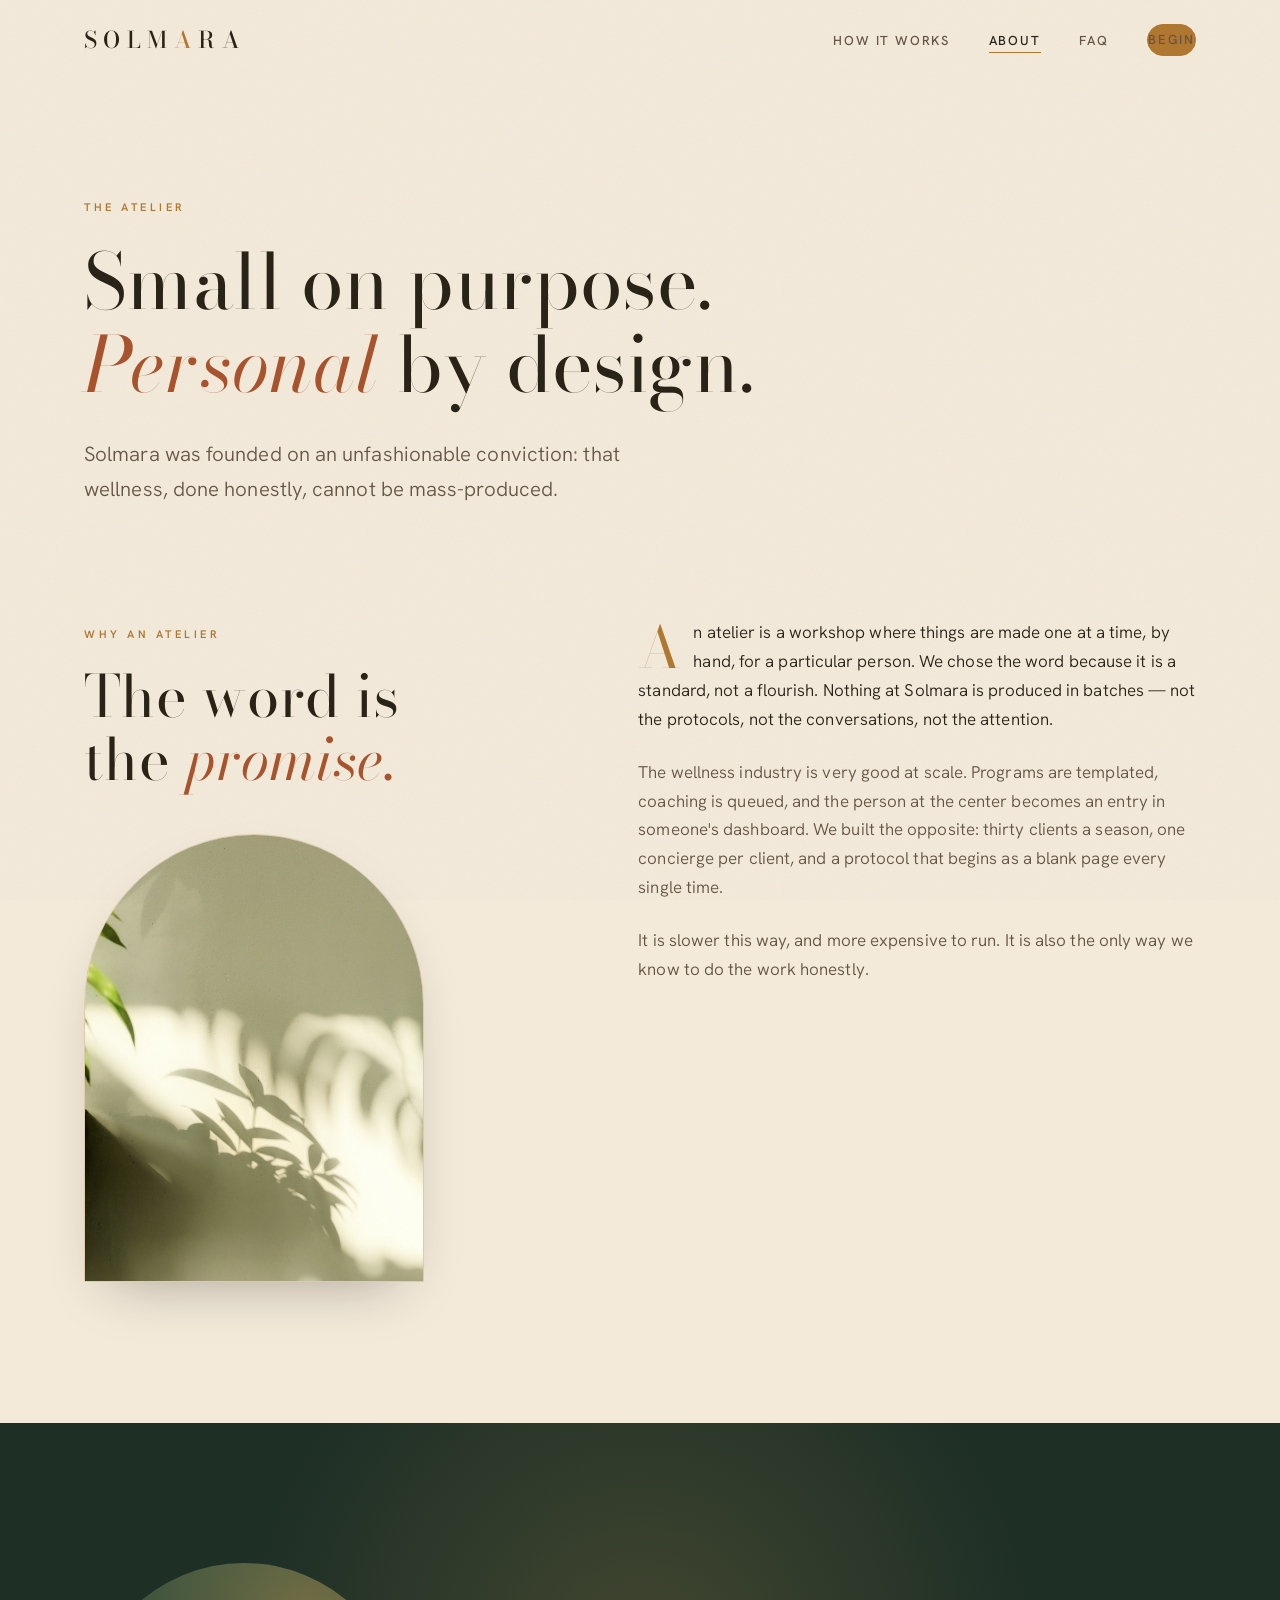
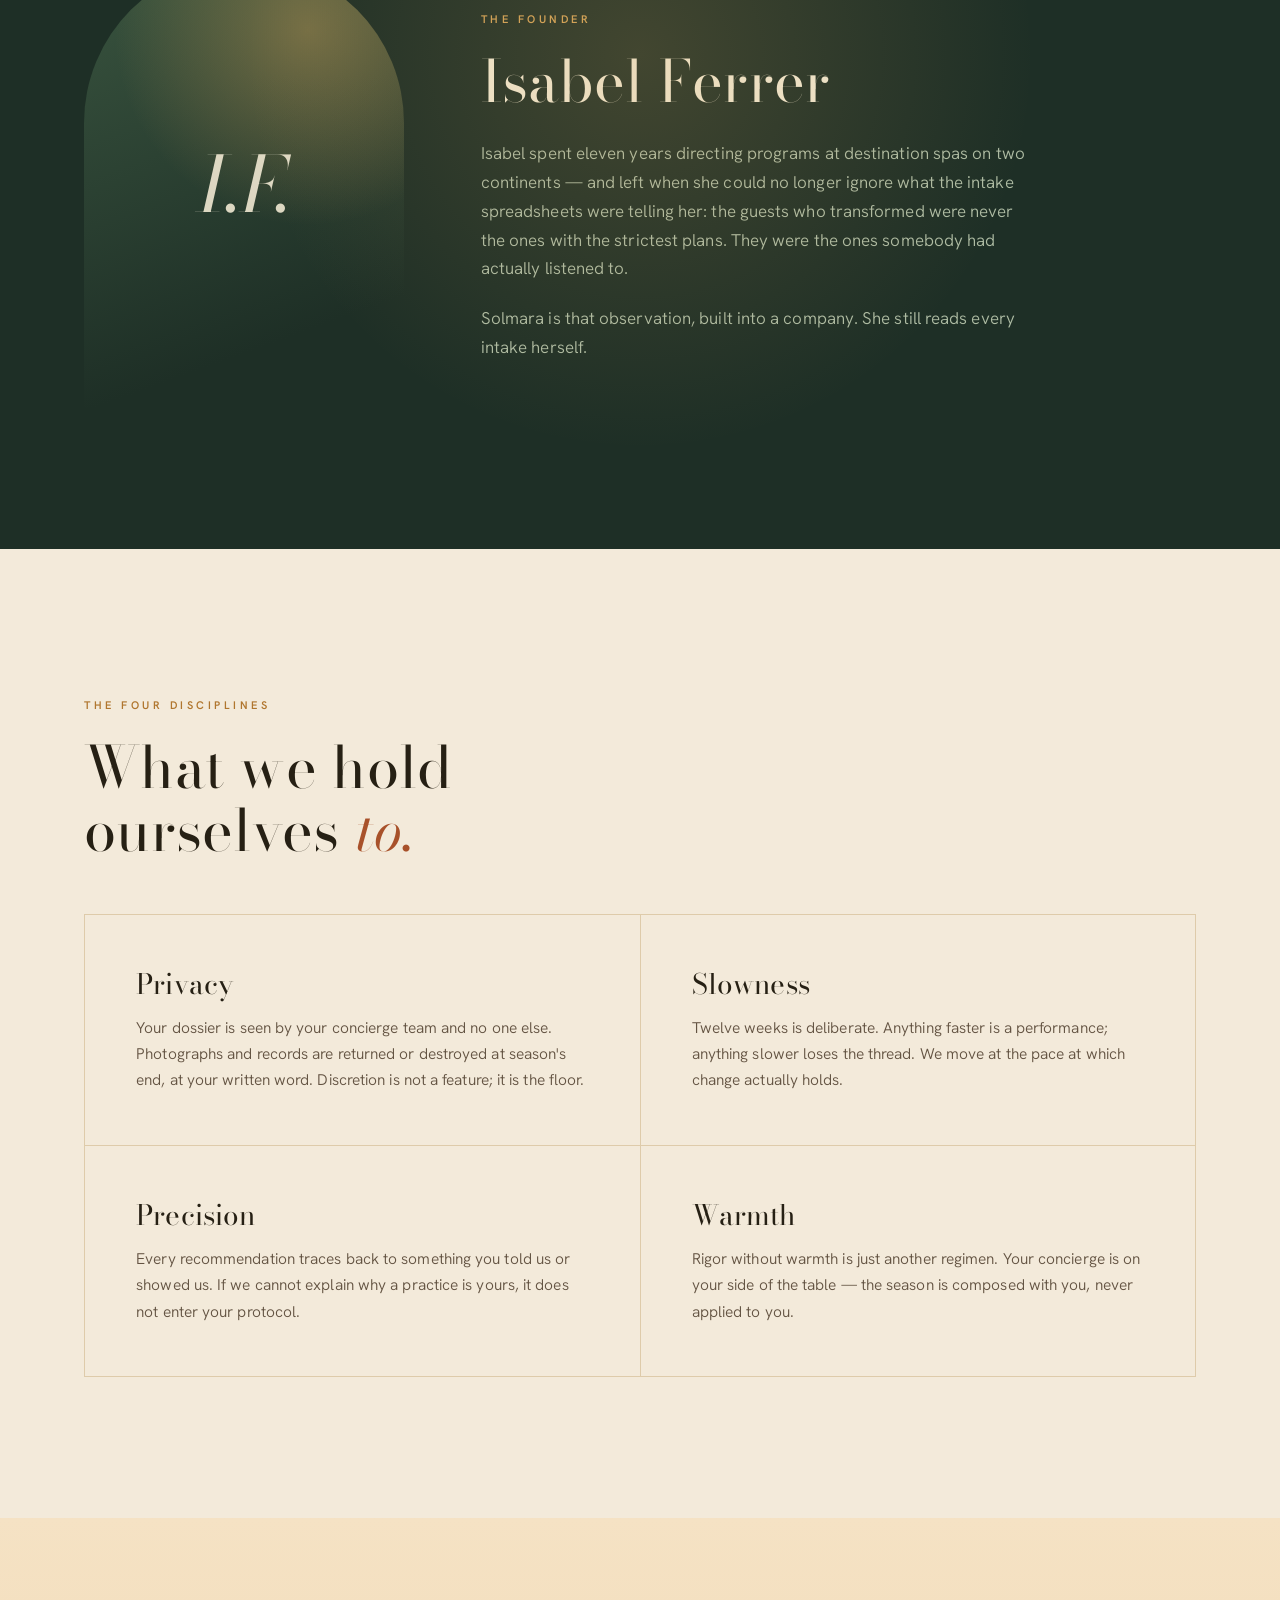
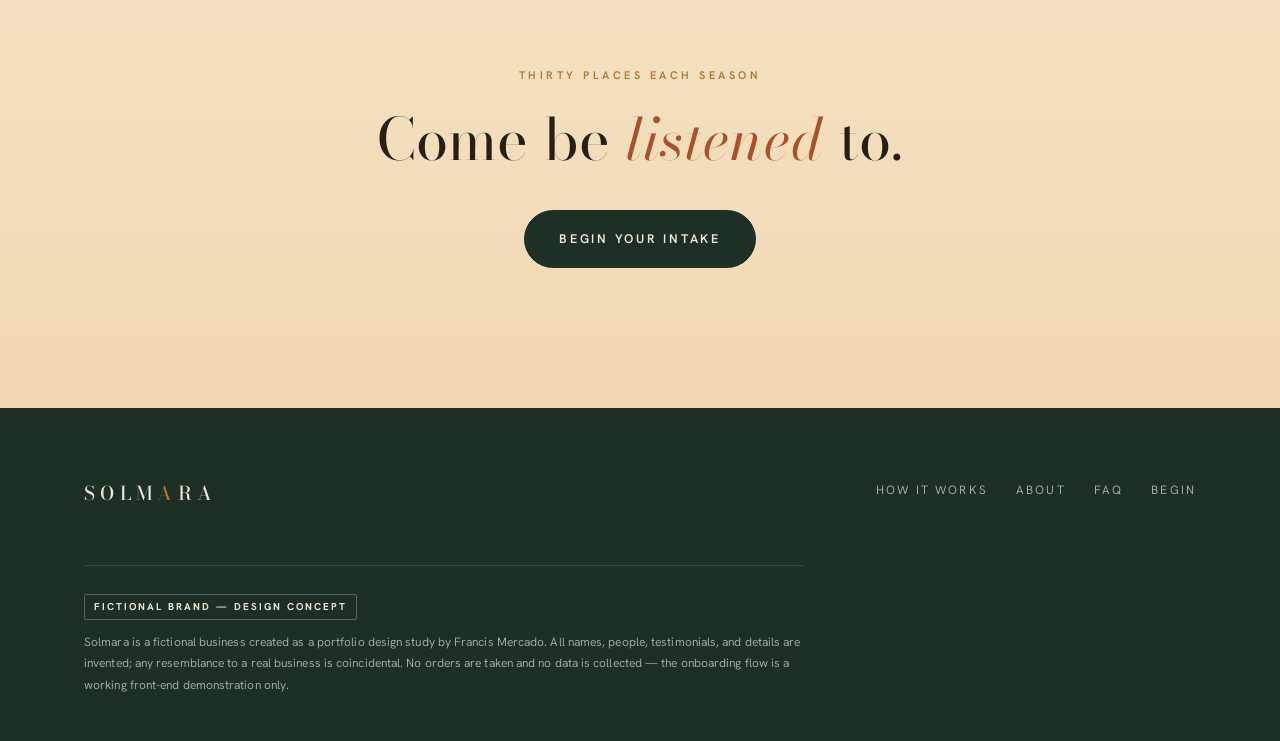
==== commit 1a9c98d3: "Add editorial photography: hero arch, still life, botanical shadows, stoneware Unsplash-licensed ima" ====
--- a/about.html
+++ b/about.html
@@ -44,6 +44,7 @@
     <div class="sticky-label reveal">
       <span class="label">Why an Atelier</span>
       <h2>The word is<br>the <em>promise.</em></h2>
+      <img class="img-arch" src="assets/plant-sage.jpg" alt="Green leaves and their layered shadows on a sunlit wall" loading="lazy">
     </div>
     <div class="prose reveal" data-delay="1">
       <p class="drop">An atelier is a workshop where things are made one at a time, by hand, for a particular person. We chose the word because it is a standard, not a flourish. Nothing at Solmara is produced in batches — not the protocols, not the conversations, not the attention.</p>
--- a/styles.css
+++ b/styles.css
@@ -145,9 +145,10 @@
   aspect-ratio:0.62;
   border-radius:999px 999px 0 0;
   background:
-    radial-gradient(120% 90% at 30% 10%, rgba(240,196,120,.5), transparent 58%),
-    radial-gradient(90% 70% at 75% 80%, rgba(102,117,95,.28), transparent 60%),
-    linear-gradient(168deg, #F0CE94 0%, #E0A96A 36%, #C97F45 68%, #A8512A 100%);
+    radial-gradient(120% 90% at 30% 10%, rgba(240,196,120,.28), transparent 58%),
+    linear-gradient(rgba(168,81,42,.14), rgba(168,81,42,.14)),
+    url("assets/hero-light.jpg") center/cover no-repeat;
+  box-shadow:0 30px 80px -30px rgba(38,32,20,.35);
   z-index:0;
 }
 .hero-arch::before{
@@ -488,6 +489,21 @@
   display:inline-block;border:1px solid var(--line);border-radius:999px;
   padding:10px 26px;font-size:12px;letter-spacing:.24em;text-transform:uppercase;color:var(--umber);
   background:var(--cream);
+}
+
+/* ————— Photography ————— */
+.img-arch{
+  display:block;width:min(340px,100%);aspect-ratio:.76;object-fit:cover;
+  border-radius:999px 999px 0 0;
+  border:1px solid var(--line);
+  box-shadow:0 24px 60px -28px rgba(38,32,20,.4);
+  margin-top:44px;
+}
+.photo-strip{
+  display:block;width:100%;
+  height:clamp(280px,42vh,480px);object-fit:cover;
+  border-radius:6px;
+  box-shadow:0 30px 70px -30px rgba(38,32,20,.35);
 }
 
 /* ————— Section tints ————— */
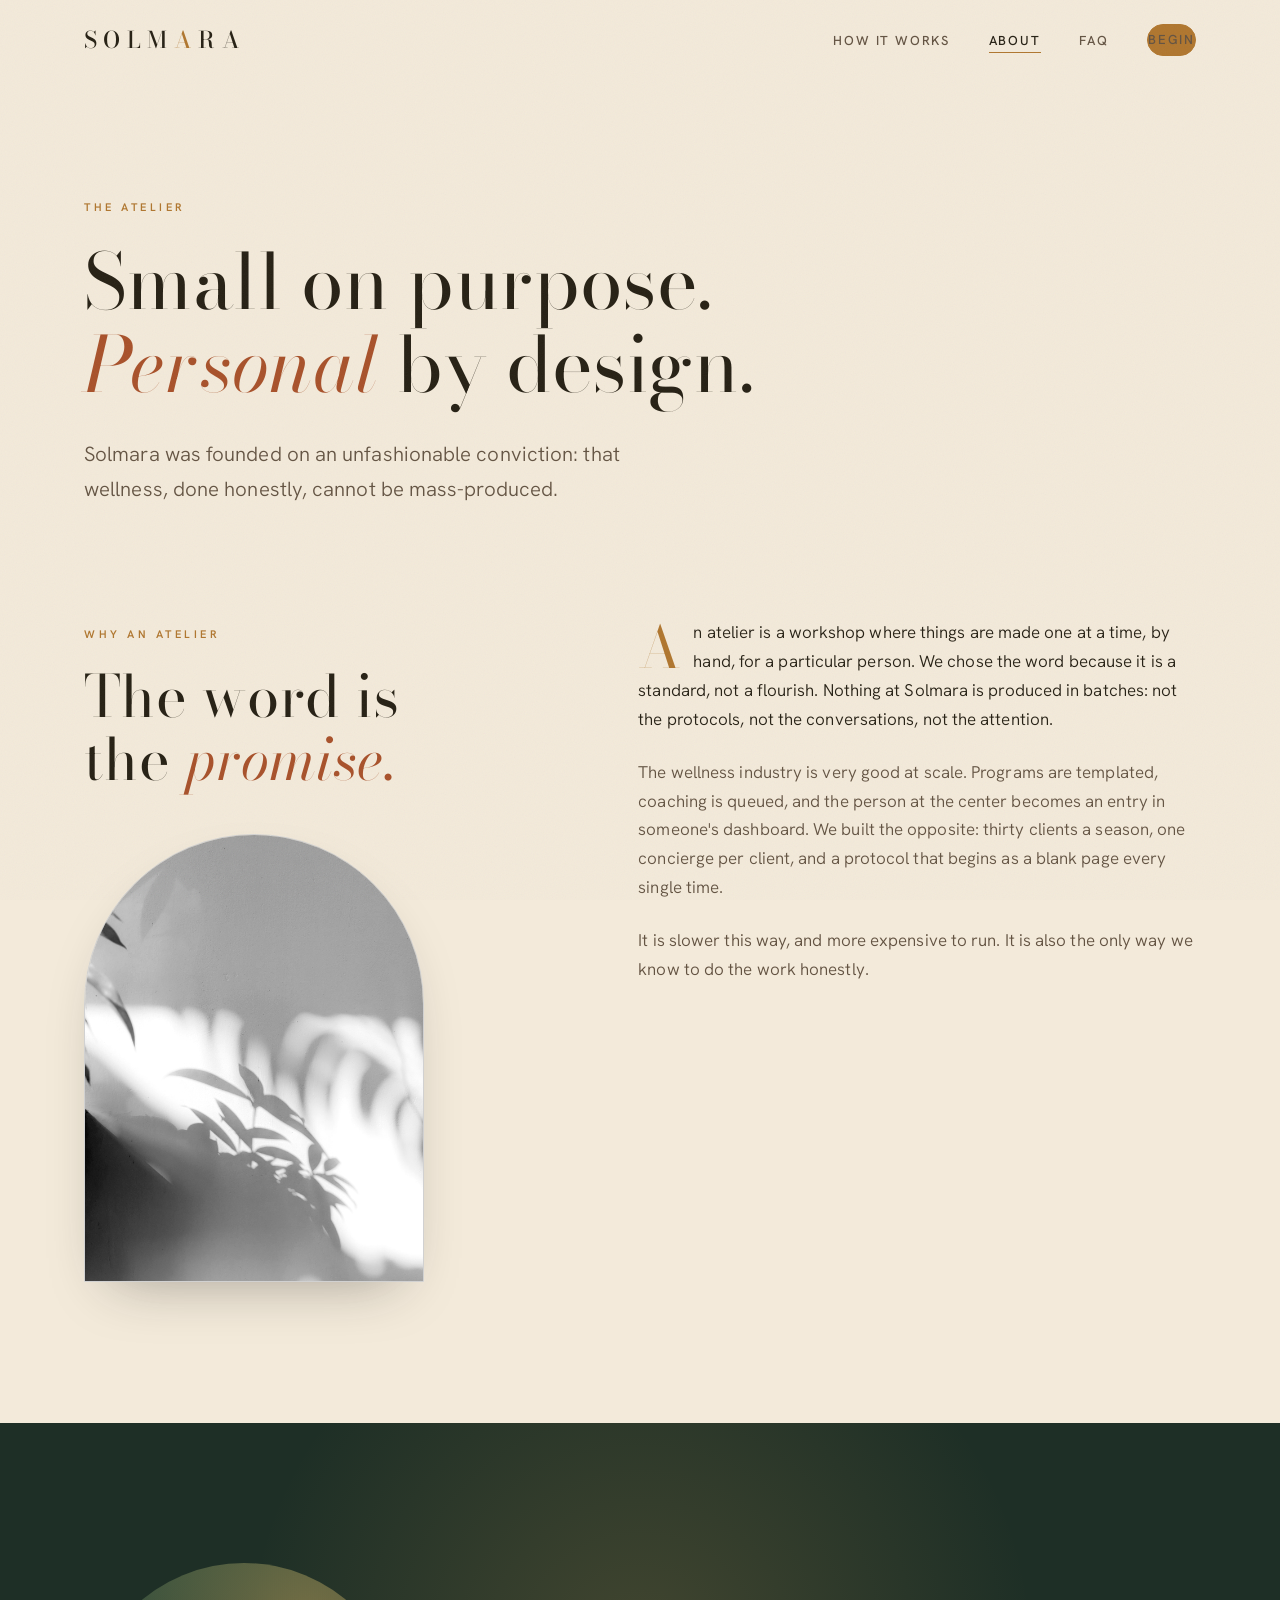
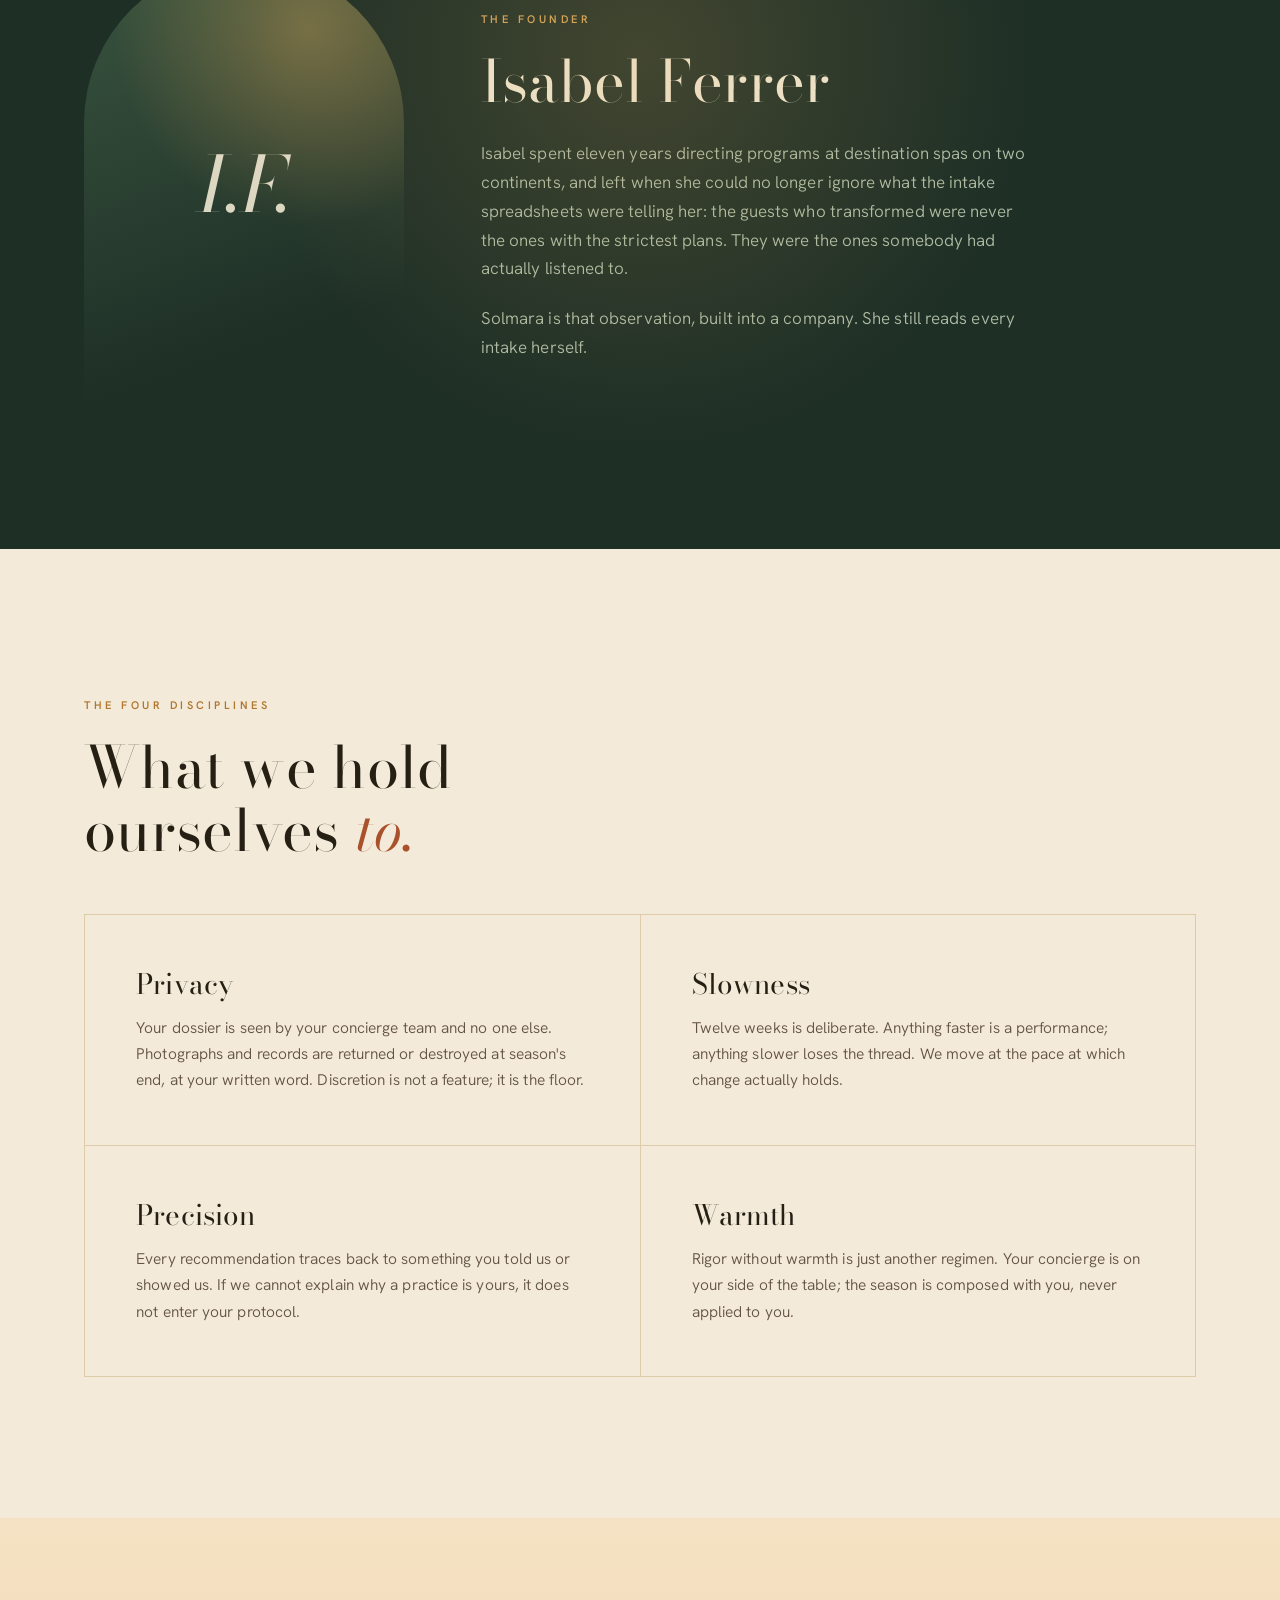
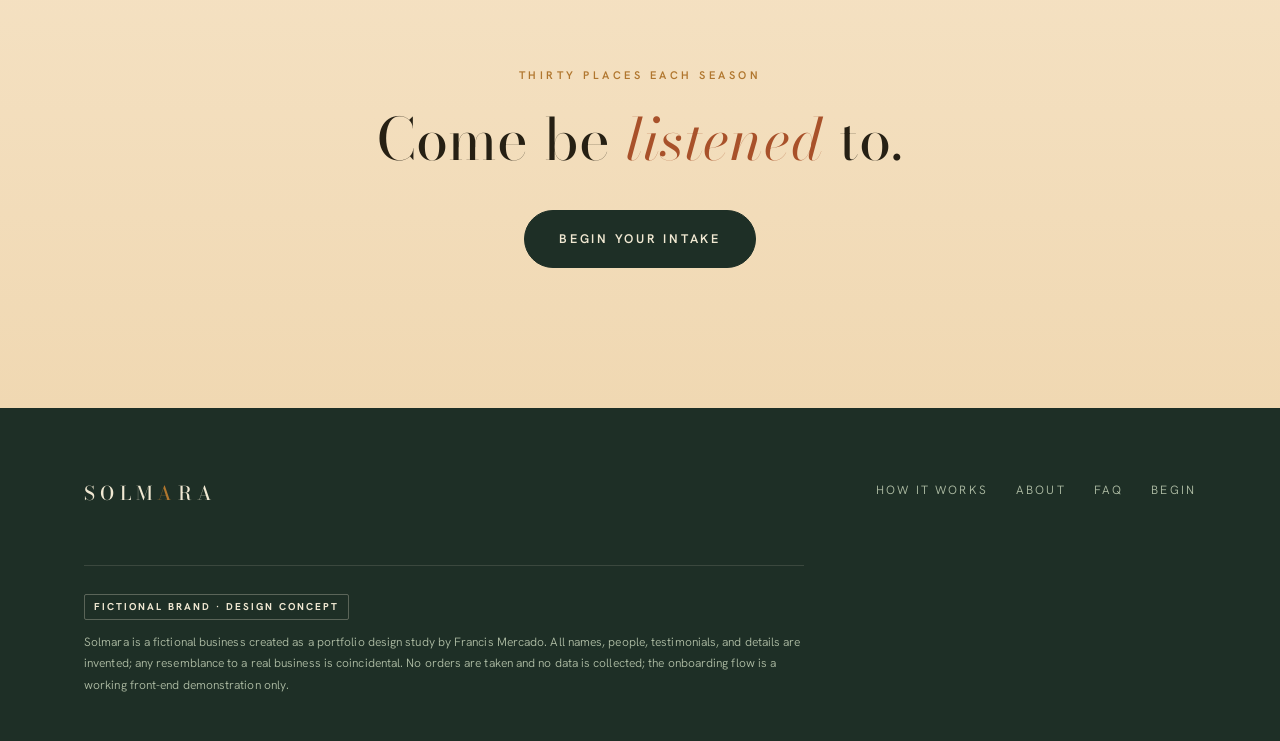
==== commit a2db4d27: "Remove all em dashes; rewrite copy with natural punctuation Co-Authored-By: Claude Fable 5 <noreply@" ====
--- a/about.html
+++ b/about.html
@@ -4,8 +4,8 @@
 <meta charset="UTF-8">
 <meta name="viewport" content="width=device-width, initial-scale=1.0">
 <meta name="robots" content="noindex">
-<meta name="description" content="About Solmara — the atelier, its founder, and the four disciplines behind every composed season. (Fictional brand concept.)">
-<title>About — Solmara</title>
+<meta name="description" content="About Solmara: the atelier, its founder, and the four disciplines behind every composed season. (Fictional brand concept.)">
+<title>About | Solmara</title>
 <link rel="preconnect" href="https://fonts.googleapis.com">
 <link rel="preconnect" href="https://fonts.gstatic.com" crossorigin>
 <link href="https://fonts.googleapis.com/css2?family=Bodoni+Moda:ital,opsz,wght@0,6..96,400;0,6..96,500;1,6..96,400&family=Hanken+Grotesk:wght@300;400;500;600&display=swap" rel="stylesheet">
@@ -47,7 +47,7 @@
       <img class="img-arch" src="assets/plant-sage.jpg" alt="Green leaves and their layered shadows on a sunlit wall" loading="lazy">
     </div>
     <div class="prose reveal" data-delay="1">
-      <p class="drop">An atelier is a workshop where things are made one at a time, by hand, for a particular person. We chose the word because it is a standard, not a flourish. Nothing at Solmara is produced in batches — not the protocols, not the conversations, not the attention.</p>
+      <p class="drop">An atelier is a workshop where things are made one at a time, by hand, for a particular person. We chose the word because it is a standard, not a flourish. Nothing at Solmara is produced in batches: not the protocols, not the conversations, not the attention.</p>
       <p>The wellness industry is very good at scale. Programs are templated, coaching is queued, and the person at the center becomes an entry in someone's dashboard. We built the opposite: thirty clients a season, one concierge per client, and a protocol that begins as a blank page every single time.</p>
       <p>It is slower this way, and more expensive to run. It is also the only way we know to do the work honestly.</p>
     </div>
@@ -60,7 +60,7 @@
     <div class="reveal" data-delay="1">
       <span class="label" style="display:block;margin-bottom:22px">The Founder</span>
       <h2 style="margin-bottom:26px">Isabel Ferrer</h2>
-      <p style="color:var(--dark-soft);max-width:560px;margin-bottom:1.2em">Isabel spent eleven years directing programs at destination spas on two continents — and left when she could no longer ignore what the intake spreadsheets were telling her: the guests who transformed were never the ones with the strictest plans. They were the ones somebody had actually listened to.</p>
+      <p style="color:var(--dark-soft);max-width:560px;margin-bottom:1.2em">Isabel spent eleven years directing programs at destination spas on two continents, and left when she could no longer ignore what the intake spreadsheets were telling her: the guests who transformed were never the ones with the strictest plans. They were the ones somebody had actually listened to.</p>
       <p style="color:var(--dark-soft);max-width:560px">Solmara is that observation, built into a company. She still reads every intake herself.</p>
     </div>
   </div>
@@ -85,7 +85,7 @@
       </article>
       <article class="value reveal" data-delay="3">
         <h3>Warmth</h3>
-        <p>Rigor without warmth is just another regimen. Your concierge is on your side of the table — the season is composed with you, never applied to you.</p>
+        <p>Rigor without warmth is just another regimen. Your concierge is on your side of the table; the season is composed with you, never applied to you.</p>
       </article>
     </div>
   </div>
@@ -111,8 +111,8 @@
       </ul>
     </div>
     <div class="disclaimer">
-      <b>Fictional Brand — Design Concept</b><br>
-      Solmara is a fictional business created as a portfolio design study by Francis Mercado. All names, people, testimonials, and details are invented; any resemblance to a real business is coincidental. No orders are taken and no data is collected — the onboarding flow is a working front-end demonstration only.
+      <b>Fictional Brand · Design Concept</b><br>
+      Solmara is a fictional business created as a portfolio design study by Francis Mercado. All names, people, testimonials, and details are invented; any resemblance to a real business is coincidental. No orders are taken and no data is collected; the onboarding flow is a working front-end demonstration only.
     </div>
   </div>
 </footer>
--- a/styles.css
+++ b/styles.css
@@ -1,8 +1,8 @@
-/* ————————————————————————————————————————————
-   SOLMARA — private wellness atelier (concept)
+/* ---
+   SOLMARA · private wellness atelier (concept)
    Design system: quiet-luxury editorial
    Bodoni Moda display · Hanken Grotesk text
-   ———————————————————————————————————————————— */
+   --- */
 
 :root{
   --bone:#F3EADA;
@@ -52,7 +52,7 @@
 img{max-width:100%;display:block}
 a{color:inherit}
 
-/* ————— Type ————— */
+/* --- Type --- */
 h1,h2,h3,.display{font-family:var(--serif);font-weight:400;line-height:1.08;letter-spacing:.005em}
 h1{font-size:clamp(44px,7.2vw,96px)}
 h2{font-size:clamp(32px,4.6vw,58px)}
@@ -72,14 +72,14 @@
 .lede{font-size:clamp(18px,1.6vw,21px);font-weight:330;color:var(--umber);line-height:1.75}
 .small{font-size:14px;color:var(--umber)}
 
-/* ————— Layout ————— */
+/* --- Layout --- */
 .wrap{max-width:1240px;margin:0 auto;padding:0 clamp(22px,5vw,64px)}
 .wrap--narrow{max-width:880px}
 section{position:relative}
 .section-pad{padding:clamp(80px,11vw,150px) 0}
 .rule{border:none;border-top:1px solid var(--line)}
 
-/* ————— Nav ————— */
+/* --- Nav --- */
 .nav{
   position:fixed;top:0;left:0;right:0;z-index:100;
   transition:background .45s var(--ease), box-shadow .45s var(--ease);
@@ -130,7 +130,7 @@
 .menu-toggle{display:none;background:none;border:none;cursor:pointer;z-index:130;padding:8px}
 .menu-toggle .bar{display:block;width:26px;height:1.5px;background:var(--ink);margin:6px 0;transition:all .35s var(--ease)}
 
-/* ————— Hero ————— */
+/* --- Hero --- */
 .hero{
   min-height:100svh;
   display:flex;flex-direction:column;justify-content:center;
@@ -184,14 +184,14 @@
 .hero-arch{animation:fadeIn 1.6s var(--ease) .5s both}
 .hero-foot{animation:fadeIn 1.4s var(--ease) 1s both}
 
-/* ————— Scroll reveals ————— */
+/* --- Scroll reveals --- */
 .reveal{opacity:0;transform:translateY(34px);transition:opacity 1s var(--ease),transform 1s var(--ease)}
 .reveal.in{opacity:1;transform:none}
 .reveal[data-delay="1"]{transition-delay:.12s}
 .reveal[data-delay="2"]{transition-delay:.24s}
 .reveal[data-delay="3"]{transition-delay:.36s}
 
-/* ————— Editorial split ————— */
+/* --- Editorial split --- */
 .split{display:grid;grid-template-columns:5fr 6fr;gap:clamp(40px,7vw,110px);align-items:start}
 .split .sticky-label{position:sticky;top:120px}
 .split h2{margin:18px 0 26px}
@@ -203,7 +203,7 @@
   padding-right:12px;padding-top:6px;color:var(--gold);
 }
 
-/* ————— Phases (pillars) ————— */
+/* --- Phases (pillars) --- */
 .phases{display:grid;grid-template-columns:repeat(3,1fr);gap:1px;background:var(--line);border-top:1px solid var(--line);border-bottom:1px solid var(--line)}
 .phase{background:var(--bone);padding:clamp(36px,4vw,60px) clamp(26px,3vw,44px);transition:background .5s var(--ease)}
 .phase:hover{background:#EDEBD9}
@@ -211,7 +211,7 @@
 .phase h3{margin-bottom:16px}
 .phase p{font-size:15.5px;color:var(--umber)}
 
-/* ————— Dark band ————— */
+/* --- Dark band --- */
 .band{background:var(--dark);color:var(--dark-text);position:relative;overflow:hidden}
 .band::before{
   content:"";position:absolute;
@@ -227,7 +227,7 @@
 .band blockquote em{font-style:italic;color:var(--gold-soft)}
 .band figcaption{margin-top:34px;font-size:12px;letter-spacing:.26em;text-transform:uppercase;color:var(--dark-soft)}
 
-/* ————— Concierge list ————— */
+/* --- Concierge list --- */
 .list-rows{border-top:1px solid var(--line)}
 .list-row{
   display:grid;grid-template-columns:64px 1fr 2fr;gap:clamp(18px,3vw,48px);
@@ -237,7 +237,7 @@
 .list-row h3{font-size:20px}
 .list-row p{font-size:15.5px;color:var(--umber)}
 
-/* ————— Testimonial ————— */
+/* --- Testimonial --- */
 .testimonial{
   background:linear-gradient(175deg,#F8E7C7 0%,#F3DDBA 100%);border:1px solid #D9BE8E;
   padding:clamp(44px,6vw,80px);
@@ -247,11 +247,11 @@
 .testimonial p{font-family:var(--serif);font-size:clamp(20px,2.2vw,26px);line-height:1.5;margin:26px 0 30px}
 .testimonial cite{font-style:normal;font-size:12px;letter-spacing:.26em;text-transform:uppercase;color:var(--umber)}
 
-/* ————— CTA close ————— */
+/* --- CTA close --- */
 .cta-close{text-align:center}
 .cta-close h2{margin:20px 0 40px}
 
-/* ————— Footer ————— */
+/* --- Footer --- */
 footer{background:var(--dark);color:var(--dark-soft);padding:70px 0 44px;font-size:13.5px}
 .foot-grid{display:flex;justify-content:space-between;gap:40px;flex-wrap:wrap;margin-bottom:54px}
 footer .wordmark{color:var(--dark-text);font-size:19px}
@@ -268,7 +268,7 @@
   padding:3px 9px;margin-bottom:12px;color:var(--dark-text);
 }
 
-/* ————— Page hero (interior pages) ————— */
+/* --- Page hero (interior pages) --- */
 .page-hero{padding:clamp(160px,22vh,230px) 0 clamp(60px,8vw,90px)}
 .page-hero .label{display:block;margin-bottom:24px}
 .page-hero h1{font-size:clamp(40px,6vw,78px);max-width:900px}
@@ -277,7 +277,7 @@
 .page-hero h1{animation:rise 1s var(--ease) .22s both}
 .page-hero .lede{animation:rise 1s var(--ease) .4s both}
 
-/* ————— Journey (how it works) ————— */
+/* --- Journey (how it works) --- */
 .journey{position:relative}
 .journey::before{
   content:"";position:absolute;left:31px;top:0;bottom:0;width:1px;
@@ -311,9 +311,9 @@
   padding:13px 0 13px 30px;position:relative;
   font-size:15.5px;color:var(--umber);border-top:1px solid var(--line-soft);
 }
-.give-get li::before{content:"—";position:absolute;left:0;color:var(--gold)}
-
-/* ————— About ————— */
+.give-get li::before{content:"·";position:absolute;left:0;color:var(--gold)}
+
+/* --- About --- */
 .values{display:grid;grid-template-columns:repeat(2,1fr);gap:1px;background:var(--line);border:1px solid var(--line)}
 .value{background:var(--bone);padding:clamp(34px,4vw,56px)}
 .value:hover{background:var(--cream)}
@@ -333,7 +333,7 @@
 }
 .founder-mark span{font-family:var(--serif);font-style:italic;font-size:clamp(54px,6vw,84px);opacity:.9}
 
-/* ————— FAQ ————— */
+/* --- FAQ --- */
 .faq-list{border-top:1px solid var(--line)}
 .faq-item{border-bottom:1px solid var(--line)}
 .faq-q{
@@ -351,7 +351,7 @@
 .faq-a-inner{padding:0 0 32px;max-width:640px;color:var(--umber)}
 .faq-a-inner p{margin-bottom:1em}
 
-/* ————— Begin (onboarding wizard) ————— */
+/* --- Begin (onboarding wizard) --- */
 .begin-shell{max-width:760px;margin:0 auto;padding-top:clamp(140px,18vh,180px);padding-bottom:110px}
 .demo-note{
   display:flex;gap:12px;align-items:center;
@@ -491,8 +491,9 @@
   background:var(--cream);
 }
 
-/* ————— Photography ————— */
+/* --- Photography --- */
 .img-arch{
+  filter:grayscale(1) contrast(1.06);
   display:block;width:min(340px,100%);aspect-ratio:.76;object-fit:cover;
   border-radius:999px 999px 0 0;
   border:1px solid var(--line);
@@ -500,18 +501,19 @@
   margin-top:44px;
 }
 .photo-strip{
+  filter:grayscale(1) contrast(1.06);
   display:block;width:100%;
   height:clamp(280px,42vh,480px);object-fit:cover;
   border-radius:6px;
   box-shadow:0 30px 70px -30px rgba(38,32,20,.35);
 }
 
-/* ————— Section tints ————— */
+/* --- Section tints --- */
 .tint-sage{background:linear-gradient(180deg,#EAE8D4 0%,#E1E1C9 100%)}
 .tint-blush{background:linear-gradient(180deg,#F5E2C4 0%,#F0D8B2 100%)}
 .tint-blush .rule,.tint-sage .rule{border-color:#D2BC92}
 
-/* ————— Responsive ————— */
+/* --- Responsive --- */
 @media (max-width:960px){
   .split{grid-template-columns:1fr}
   .split .sticky-label{position:static}
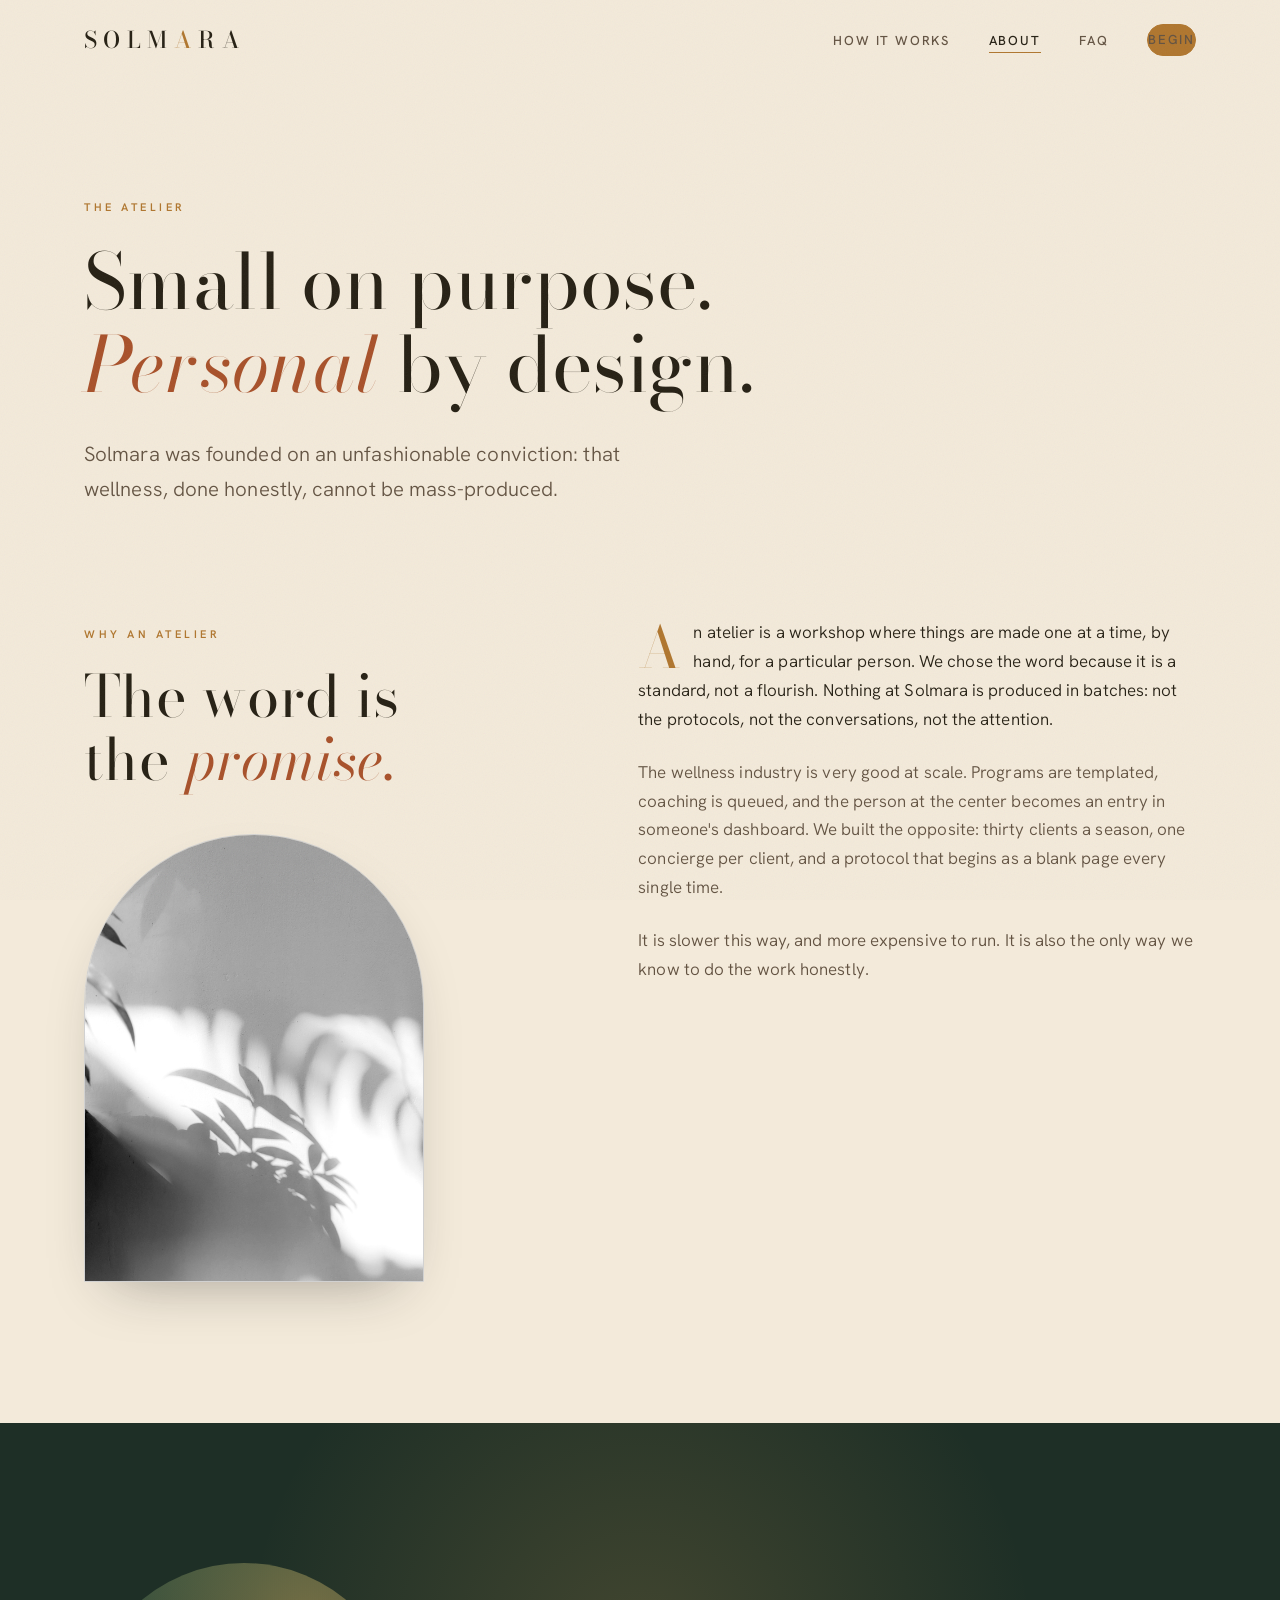
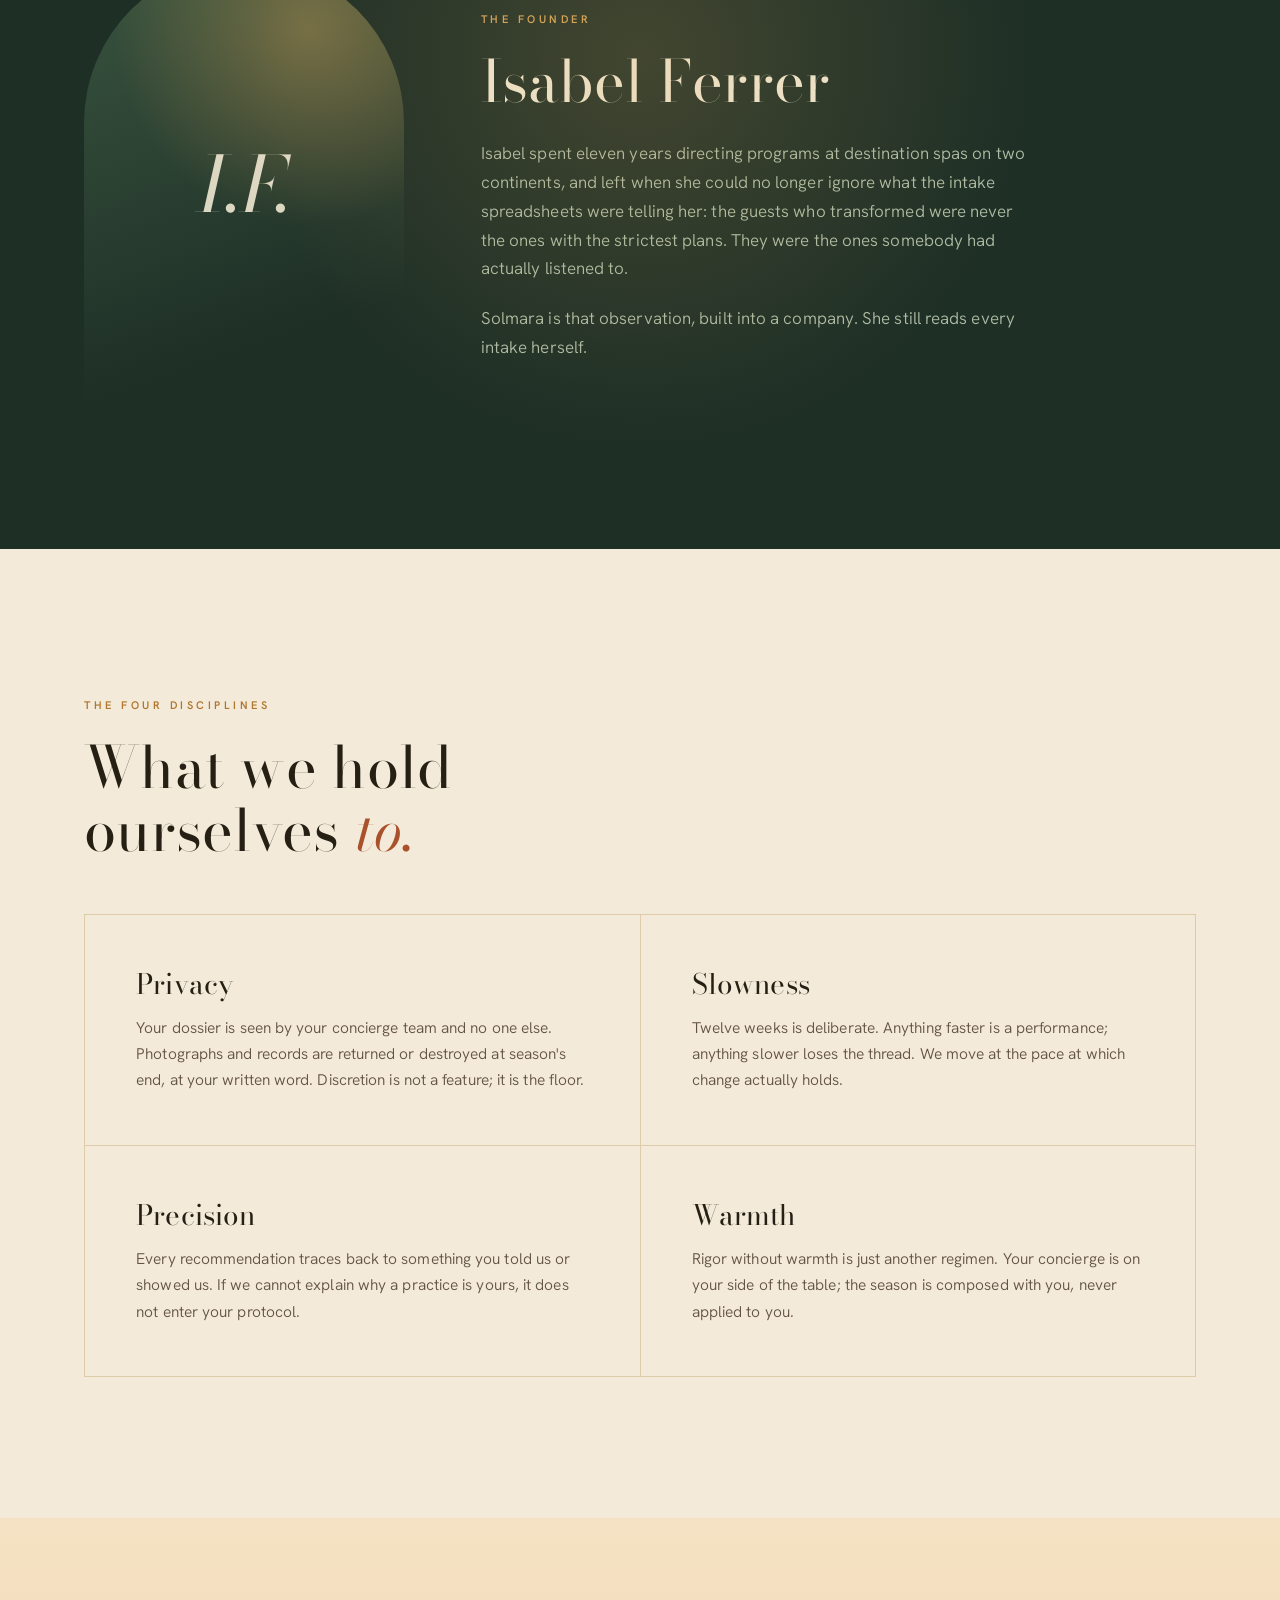
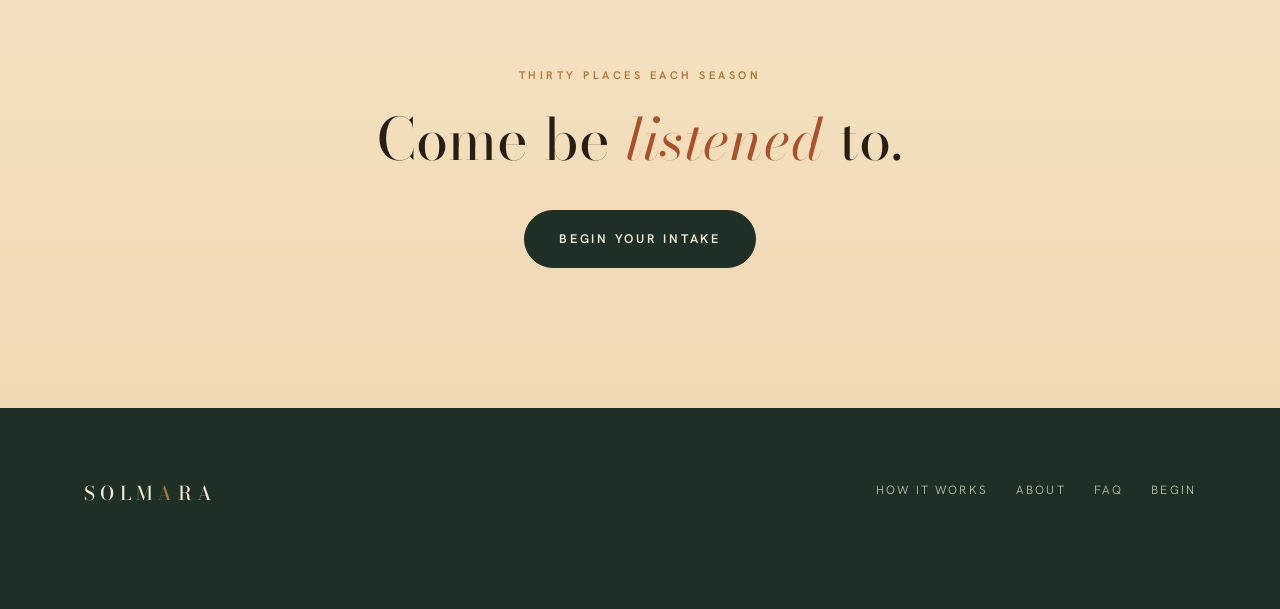
==== commit 8fdfc23e: "Remove fictional-brand disclaimer from footers Co-Authored-By: Claude Fable 5 <noreply@anthropic.com" ====
--- a/about.html
+++ b/about.html
@@ -110,10 +110,6 @@
         <li><a href="begin.html">Begin</a></li>
       </ul>
     </div>
-    <div class="disclaimer">
-      <b>Fictional Brand · Design Concept</b><br>
-      Solmara is a fictional business created as a portfolio design study by Francis Mercado. All names, people, testimonials, and details are invented; any resemblance to a real business is coincidental. No orders are taken and no data is collected; the onboarding flow is a working front-end demonstration only.
-    </div>
   </div>
 </footer>
 
